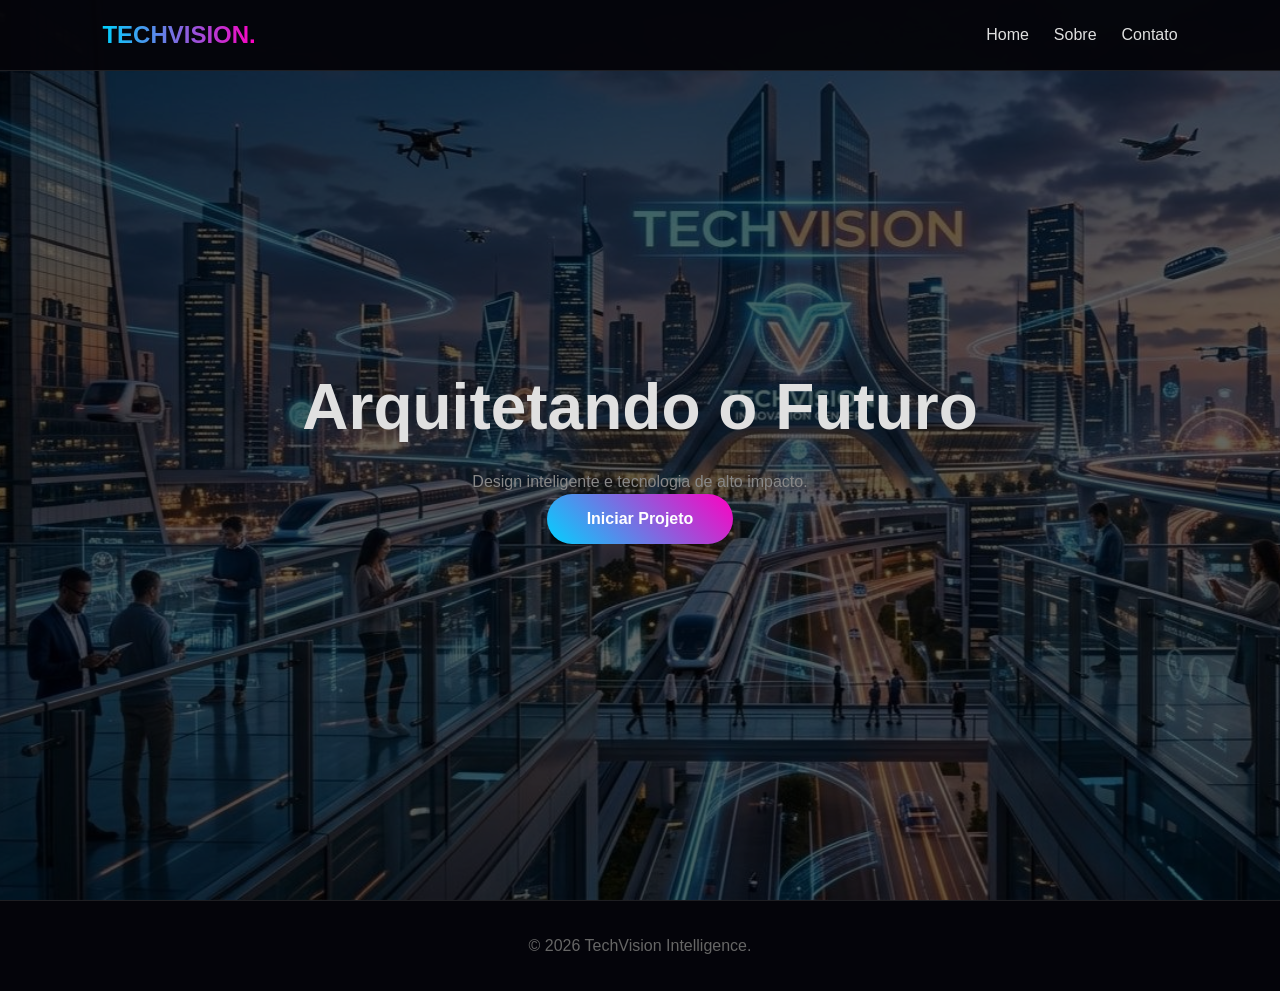
==== index.html @ 4a3e7755 "Add files via upload" ====
<!DOCTYPE html>
<html lang="pt-br">
<head>
    <meta charset="UTF-8">
    <meta name="viewport" content="width=device-width, initial-scale=1.0">
    <title>TechVision | Home</title>
    <link rel="icon" href="favicon.png" type="image/png">
    <link rel="stylesheet" href="estilo.css">
    <link rel="icon" href="favicon.png" type="image/png">
</head>
<body class="bg-fullscreen page-home">

    <header>
        <a href="index.html" class="logo-link">
            <div class="logo">TECHVISION.</div>
        </a>
        <nav>
            <ul>
                <li><a href="index.html">Home</a></li>
                <li><a href="sobre.html">Sobre</a></li>
                <li><a href="contato.html">Contato</a></li>
            </ul>
        </nav>
    </header>

    <main>
        <section class="hero" style="height: 100vh; display: flex; flex-direction: column; justify-content: center; align-items: center; text-align: center;">
            <h1 style="font-size: 4rem; margin-bottom: 10px;">Arquitetando o Futuro</h1>
            <p style="color: #888;">Design inteligente e tecnologia de alto impacto.</p>
            <div class="btn-container">
                <a href="contato.html" class="btn-submit">Iniciar Projeto</a>
            </div>
        </section>
    </main>

    <footer><p>&copy; 2026 TechVision Intelligence.</p></footer>
</body>
</html>
---- estilo.css ----
:root {
    --primary: #00d2ff;
    --secondary: #3a7bd5;
    --accent: #ff00c1;
    --bg-body: #05050a;
    --glass: rgba(0, 0, 0, 0.75);
    --glass-border: rgba(255, 255, 255, 0.1);
    --text-main: #e0e0e0;
    --transition-smooth: all 0.4s cubic-bezier(0.4, 0, 0.2, 1);
}

* {
    margin: 0;
    padding: 0;
    box-sizing: border-box;
    font-family: 'Inter', sans-serif;
}

body {
    background-color: var(--bg-body);
    color: var(--text-main);
    line-height: 1.6;
}

/* Header */
header {
    display: flex;
    justify-content: space-between;
    align-items: center;
    padding: 1rem 8%;
    background: rgba(5, 5, 10, 0.9);
    backdrop-filter: brightness(0.4);
    position: fixed;
    width: 100%;
    top: 0;
    z-index: 1000;
    border-bottom: 1px solid var(--glass-border);
}

.logo-link { text-decoration: none; }
.logo {
    font-size: 1.5rem;
    font-weight: 800;
    background: linear-gradient(to right, var(--primary), var(--accent));
    -webkit-background-clip: text;
    -webkit-text-fill-color: transparent;
}

nav ul { display: flex; list-style: none; gap: 25px; }
nav ul li a { text-decoration: none; color: var(--text-main); transition: var(--transition-smooth); }
nav ul li a:hover { color: var(--primary); }

/* --- Ajuste das Imagens de Fundo --- */
.bg-fullscreen { position: relative; min-height: 100vh; }

.bg-fullscreen::before {
    content: "";
    position: fixed;
    top: 0; left: 0; width: 100%; height: 100%;
    background-size: cover;
    background-position: center;
    z-index: -2;
    filter: brightness(0.4); /* Efeito nas fotos */
}

/* Classes de vinculação (Certifique-se que os nomes dos arquivos estão corretos) */
.page-home::before { background-image: url('home.jpg'); }
.page-sobre::before { background-image: url('sobre.jpg'); }
.page-contato::before { background-image: url('contato.jpg'); }

/* --- Centralização da Home --- */
.hero {
    height: 100vh;
    display: flex;
    flex-direction: column;
    justify-content: center;
    align-items: center;
    text-align: center;
    padding: 0 10%;
}

/* --- Ajuste do Contato (Organização) --- */
.contact-wrapper {
    background: var(--glass);
    padding: 40px;
    border-radius: 24px;
    max-width: 500px;
    margin: 120px auto 50px; /* Margem superior para o header */
    border: 1px solid var(--glass-border);
}

form { display: flex; flex-direction: column; text-align: left; }
label { margin-bottom: 5px; color: var(--primary); font-weight: bold; }
input, textarea {
    width: 100%;
    padding: 12px;
    margin-bottom: 20px;
    background: rgba(255,255,255,0.05);
    border: 1px solid var(--glass-border);
    color: white;
    border-radius: 8px;
}

/* --- Botão Centralizado --- */
.btn-container { width: 100%; display: flex; justify-content: center; }
.btn-submit {
    background: linear-gradient(45deg, var(--primary), var(--accent));
    color: white;
    border: none;
    padding: 12px 40px;
    border-radius: 50px;
    font-weight: 700;
    cursor: pointer;
    text-decoration: none;
    transition: var(--transition-smooth);
}

.btn-submit:hover { transform: scale(1.05); box-shadow: 0 0 20px rgba(0, 210, 255, 0.4); }

/* --- Rodapé Centralizado --- */
footer {
    width: 100%;
    text-align: center; /* Centraliza o texto */
    padding: 2rem;
    background: rgba(5, 5, 10, 0.9);
    border-top: 1px solid var(--glass-border);
    color: #666;
}
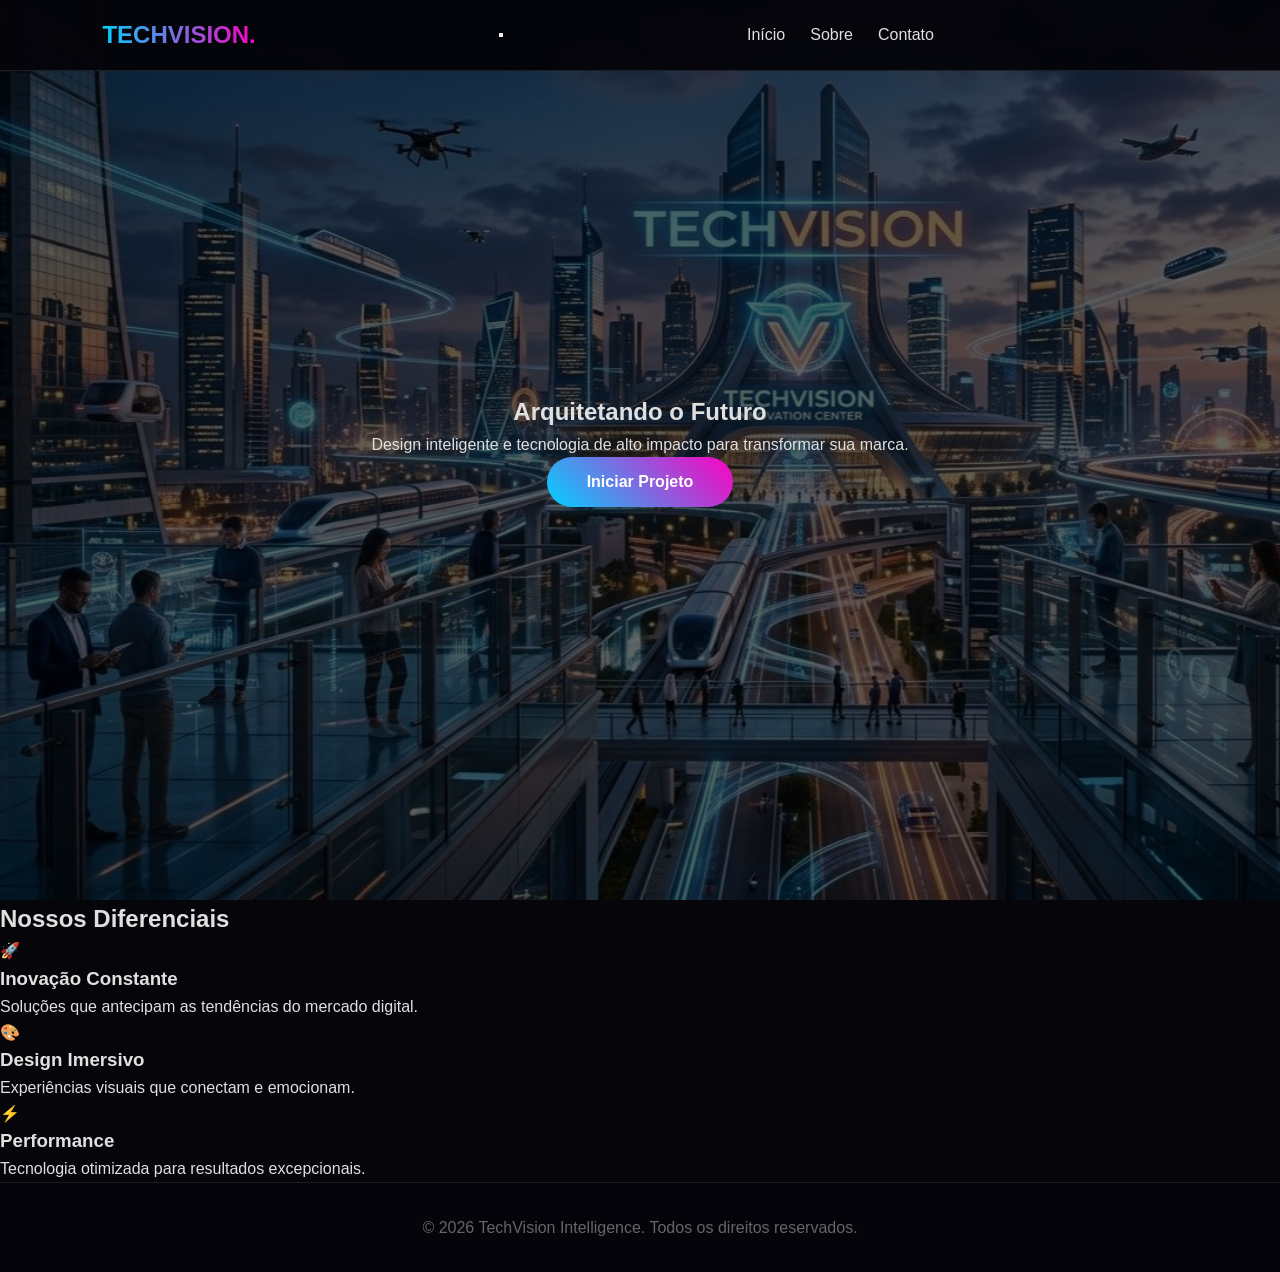
==== commit a952253e: "Home Added meta description and improved navigation with a hamburger menu." ====
--- a/index.html
+++ b/index.html
@@ -3,10 +3,13 @@
 <head>
     <meta charset="UTF-8">
     <meta name="viewport" content="width=device-width, initial-scale=1.0">
-    <title>TechVision | Home</title>
-    <link rel="icon" href="favicon.png" type="image/png">
+    <meta name="description" content="TechVision - Arquitetando o Futuro com design inteligente e tecnologia de alto impacto">
+    <title>TechVision | Início</title>
+    
+    <!-- Favicon - Ícone da casa para Home -->
+    <link rel="icon" type="image/svg+xml" href="data:image/svg+xml,%3Csvg xmlns='http://www.w3.org/2000/svg' viewBox='0 0 100 100'%3E%3Crect width='100' height='100' fill='%2300d2ff'/%3E%3Ctext x='50' y='72' font-size='55' text-anchor='middle' fill='white'%3E🏠%3C/text%3E%3C/svg%3E">
+    
     <link rel="stylesheet" href="estilo.css">
-    <link rel="icon" href="favicon.png" type="image/png">
 </head>
 <body class="bg-fullscreen page-home">
 
@@ -14,25 +17,94 @@
         <a href="index.html" class="logo-link">
             <div class="logo">TECHVISION.</div>
         </a>
-        <nav>
+        
+        <!-- Botão do menu hambúrguer -->
+        <button class="menu-toggle" id="menuToggle" aria-label="Menu">
+            <span class="hamburger"></span>
+        </button>
+        
+        <nav id="mainNav">
             <ul>
-                <li><a href="index.html">Home</a></li>
+                <li><a href="index.html">Início</a></li>
                 <li><a href="sobre.html">Sobre</a></li>
                 <li><a href="contato.html">Contato</a></li>
             </ul>
         </nav>
+        
+        <!-- Overlay para fechar o menu ao clicar fora -->
+        <div class="nav-overlay" id="navOverlay"></div>
     </header>
 
     <main>
-        <section class="hero" style="height: 100vh; display: flex; flex-direction: column; justify-content: center; align-items: center; text-align: center;">
-            <h1 style="font-size: 4rem; margin-bottom: 10px;">Arquitetando o Futuro</h1>
-            <p style="color: #888;">Design inteligente e tecnologia de alto impacto.</p>
+        <section class="hero">
+            <h1>Arquitetando o Futuro</h1>
+            <p>Design inteligente e tecnologia de alto impacto para transformar sua marca.</p>
             <div class="btn-container">
                 <a href="contato.html" class="btn-submit">Iniciar Projeto</a>
             </div>
         </section>
+
+        <section class="features">
+            <h2 class="section-title">Nossos Diferenciais</h2>
+            <div class="features-grid">
+                <div class="feature-card">
+                    <div class="feature-icon">🚀</div>
+                    <h3>Inovação Constante</h3>
+                    <p>Soluções que antecipam as tendências do mercado digital.</p>
+                </div>
+                <div class="feature-card">
+                    <div class="feature-icon">🎨</div>
+                    <h3>Design Imersivo</h3>
+                    <p>Experiências visuais que conectam e emocionam.</p>
+                </div>
+                <div class="feature-card">
+                    <div class="feature-icon">⚡</div>
+                    <h3>Performance</h3>
+                    <p>Tecnologia otimizada para resultados excepcionais.</p>
+                </div>
+            </div>
+        </section>
     </main>
 
-    <footer><p>&copy; 2026 TechVision Intelligence.</p></footer>
+    <footer>
+        <p>&copy; 2026 TechVision Intelligence. Todos os direitos reservados.</p>
+    </footer>
+
+    <script>
+        // Menu hambúrguer
+        const menuToggle = document.getElementById('menuToggle');
+        const mainNav = document.getElementById('mainNav');
+        const navOverlay = document.getElementById('navOverlay');
+        
+        function toggleMenu() {
+            menuToggle.classList.toggle('active');
+            mainNav.classList.toggle('active');
+            navOverlay.classList.toggle('active');
+            document.body.style.overflow = mainNav.classList.contains('active') ? 'hidden' : '';
+        }
+        
+        function closeMenu() {
+            menuToggle.classList.remove('active');
+            mainNav.classList.remove('active');
+            navOverlay.classList.remove('active');
+            document.body.style.overflow = '';
+        }
+        
+        menuToggle.addEventListener('click', toggleMenu);
+        navOverlay.addEventListener('click', closeMenu);
+        
+        // Fechar menu ao clicar em um link
+        const navLinks = document.querySelectorAll('nav ul li a');
+        navLinks.forEach(link => {
+            link.addEventListener('click', closeMenu);
+        });
+        
+        // Fechar menu ao redimensionar para desktop
+        window.addEventListener('resize', function() {
+            if (window.innerWidth > 768) {
+                closeMenu();
+            }
+        });
+    </script>
 </body>
-</html>+</html>
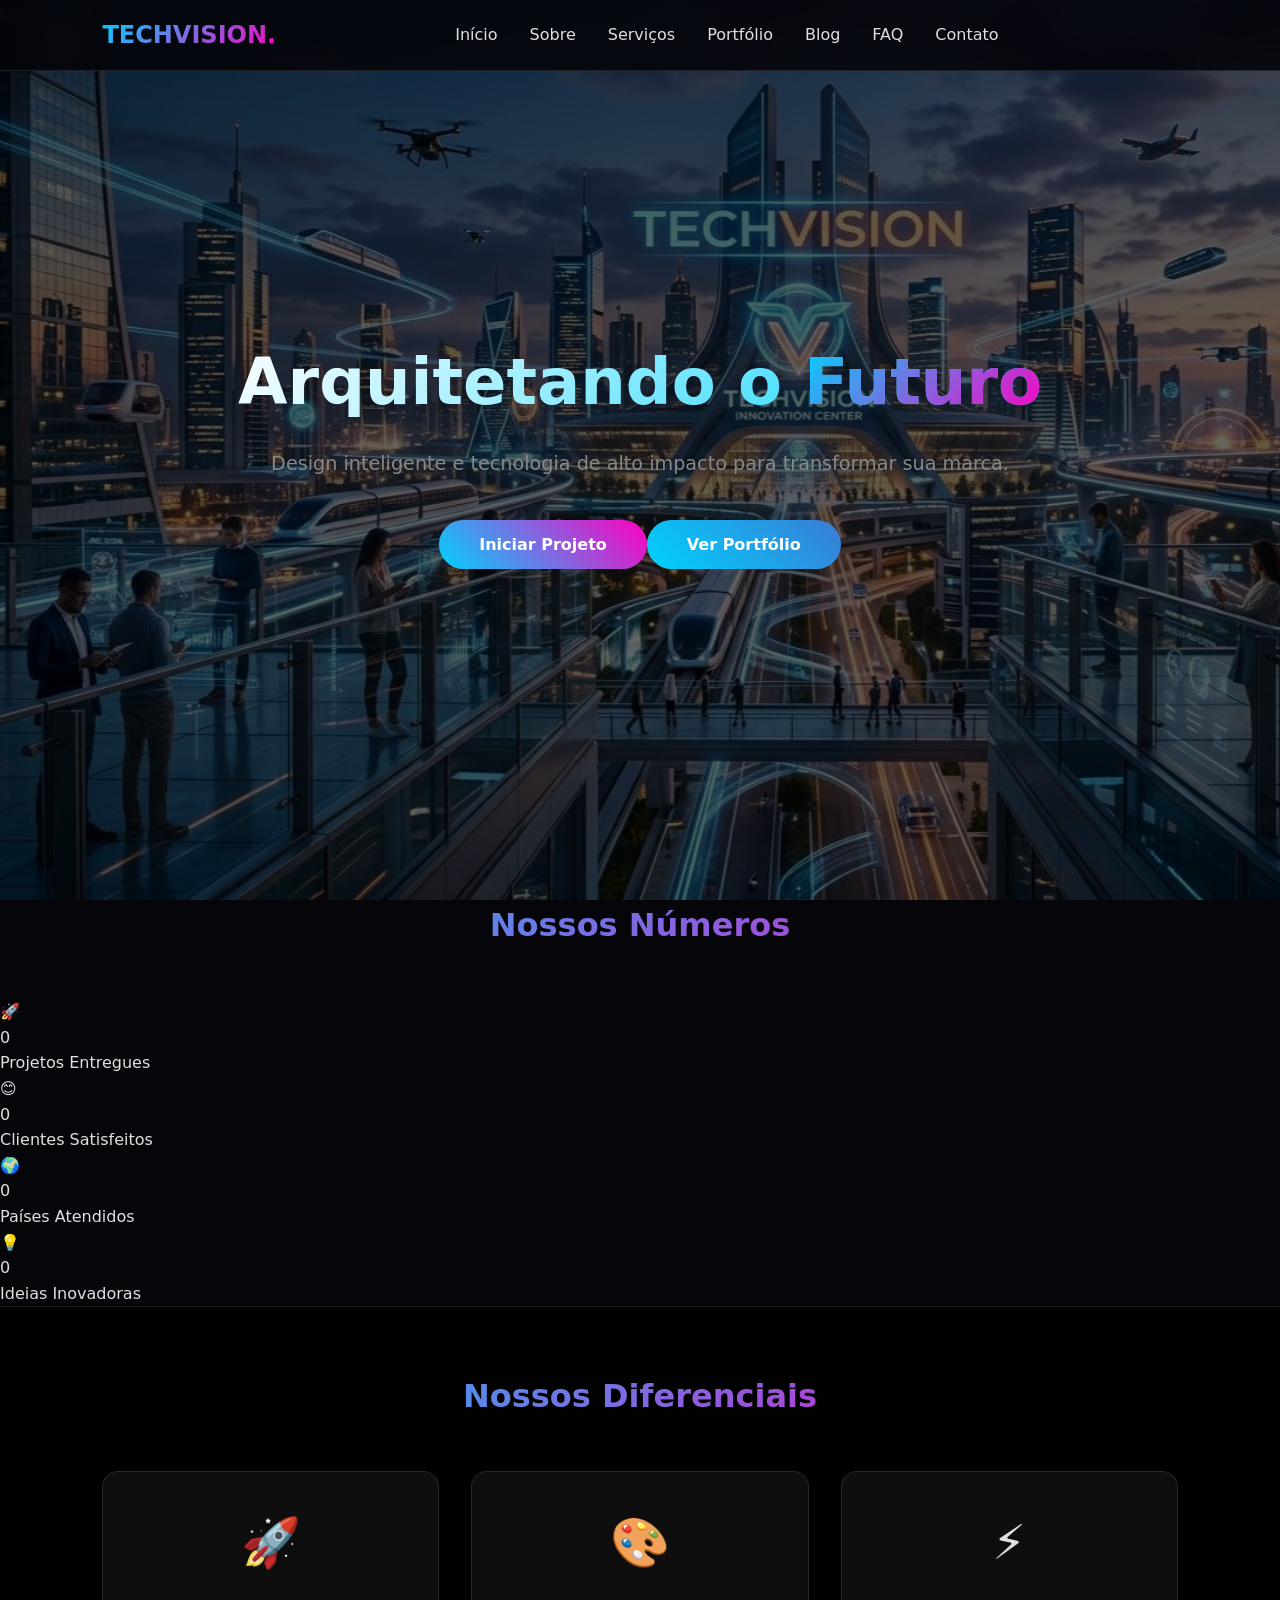
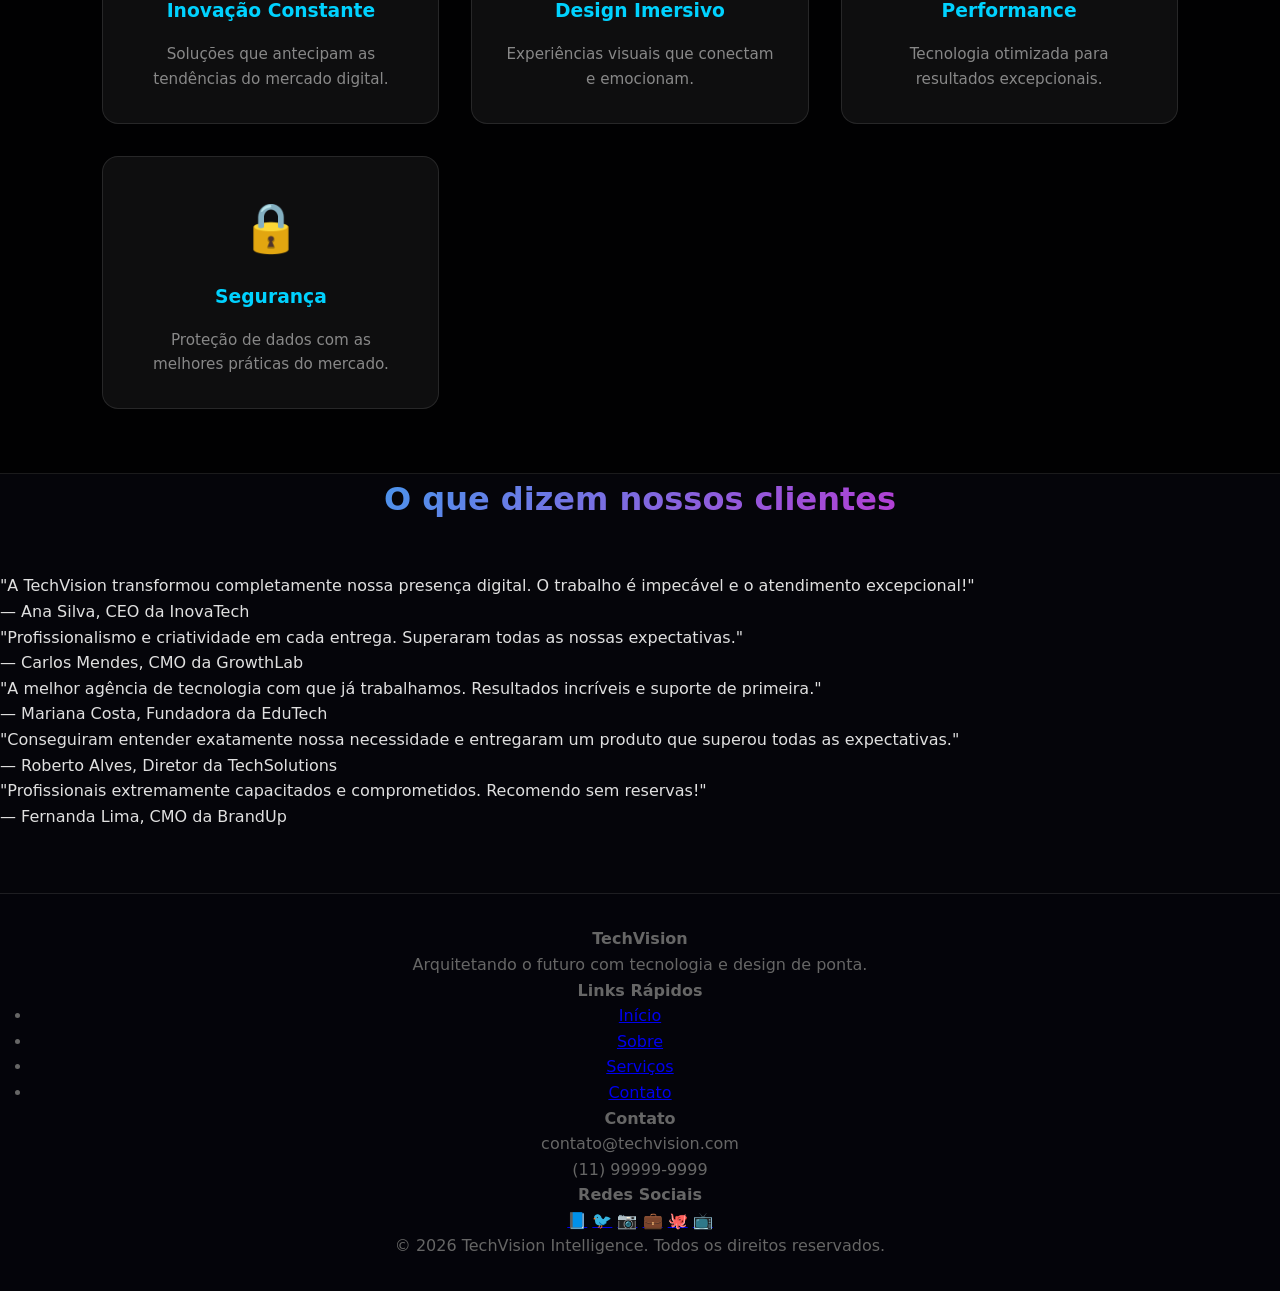
==== commit 42d71751: "Home Added a welcome overlay and updated navigation links." ====
--- a/index.html
+++ b/index.html
@@ -6,19 +6,27 @@
     <meta name="description" content="TechVision - Arquitetando o Futuro com design inteligente e tecnologia de alto impacto">
     <title>TechVision | Início</title>
     
-    <!-- Favicon - Ícone da casa para Home -->
     <link rel="icon" type="image/svg+xml" href="data:image/svg+xml,%3Csvg xmlns='http://www.w3.org/2000/svg' viewBox='0 0 100 100'%3E%3Crect width='100' height='100' fill='%2300d2ff'/%3E%3Ctext x='50' y='72' font-size='55' text-anchor='middle' fill='white'%3E🏠%3C/text%3E%3C/svg%3E">
     
     <link rel="stylesheet" href="estilo.css">
+    <link rel="stylesheet" href="dashboard.css">
 </head>
 <body class="bg-fullscreen page-home">
+
+    <!-- TELA DE BOAS-VINDAS -->
+    <div class="welcome-overlay" id="welcomeOverlay">
+        <div class="welcome-content">
+            <div class="welcome-logo">TECHVISION.</div>
+            <div class="welcome-title">Arquitetando o Futuro</div>
+            <div class="welcome-subtitle">Clique em qualquer lugar para continuar</div>
+        </div>
+    </div>
 
     <header>
         <a href="index.html" class="logo-link">
             <div class="logo">TECHVISION.</div>
         </a>
         
-        <!-- Botão do menu hambúrguer -->
         <button class="menu-toggle" id="menuToggle" aria-label="Menu">
             <span class="hamburger"></span>
         </button>
@@ -27,84 +35,155 @@
             <ul>
                 <li><a href="index.html">Início</a></li>
                 <li><a href="sobre.html">Sobre</a></li>
+                <li><a href="servicos.html">Serviços</a></li>
+                <li><a href="portfolio.html">Portfólio</a></li>
+                <li><a href="blog.html">Blog</a></li>
+                <li><a href="faq.html">FAQ</a></li>
                 <li><a href="contato.html">Contato</a></li>
             </ul>
         </nav>
         
-        <!-- Overlay para fechar o menu ao clicar fora -->
         <div class="nav-overlay" id="navOverlay"></div>
     </header>
 
     <main>
         <section class="hero">
-            <h1>Arquitetando o Futuro</h1>
+            <h1>Arquitetando o <span style="background: linear-gradient(135deg, #00d2ff, #ff00c1); -webkit-background-clip: text; background-clip: text; -webkit-text-fill-color: transparent;">Futuro</span></h1>
             <p>Design inteligente e tecnologia de alto impacto para transformar sua marca.</p>
             <div class="btn-container">
                 <a href="contato.html" class="btn-submit">Iniciar Projeto</a>
+                <a href="portfolio.html" class="btn-submit" style="background: linear-gradient(45deg, #00d2ff, #3a7bd5);">Ver Portfólio</a>
             </div>
         </section>
 
+        <!-- Dashboard de Estatísticas INTERATIVO -->
+        <section class="dashboard-section">
+            <h2 class="section-title">Nossos Números</h2>
+            <div class="dashboard-grid">
+                <div class="dashboard-card interactive-numbers" data-link="projetos.html">
+                    <div class="dashboard-icon">🚀</div>
+                    <div class="dashboard-number" data-target="150">0</div>
+                    <div class="dashboard-label">Projetos Entregues</div>
+                    <div class="number-hint">Clique para ver os projetos →</div>
+                </div>
+                <div class="dashboard-card interactive-numbers" data-link="clientes.html">
+                    <div class="dashboard-icon">😊</div>
+                    <div class="dashboard-number" data-target="98">0</div>
+                    <div class="dashboard-label">Clientes Satisfeitos</div>
+                    <div class="number-hint">Clique para ver depoimentos →</div>
+                </div>
+                <div class="dashboard-card interactive-numbers" data-link="paises.html">
+                    <div class="dashboard-icon">🌍</div>
+                    <div class="dashboard-number" data-target="25">0</div>
+                    <div class="dashboard-label">Países Atendidos</div>
+                    <div class="number-hint">Clique para ver os países →</div>
+                </div>
+                <div class="dashboard-card interactive-numbers" data-link="ideias.html">
+                    <div class="dashboard-icon">💡</div>
+                    <div class="dashboard-number" data-target="500">0</div>
+                    <div class="dashboard-label">Ideias Inovadoras</div>
+                    <div class="number-hint">Clique para ver ideias →</div>
+                </div>
+            </div>
+        </section>
+
+        <!-- Diferenciais INTERATIVOS -->
         <section class="features">
             <h2 class="section-title">Nossos Diferenciais</h2>
             <div class="features-grid">
-                <div class="feature-card">
+                <div class="feature-card" data-detail="🚀 Inovação Constante: Trabalhamos com as tecnologias mais recentes do mercado, incluindo AI, Blockchain e IoT para criar soluções que antecipam as necessidades futuras.">
                     <div class="feature-icon">🚀</div>
                     <h3>Inovação Constante</h3>
                     <p>Soluções que antecipam as tendências do mercado digital.</p>
                 </div>
-                <div class="feature-card">
+                <div class="feature-card" data-detail="🎨 Design Imersivo: Nossa abordagem de design combina psicologia das cores, animações fluidas e micro-interações que criam experiências memoráveis e aumentam a conversão.">
                     <div class="feature-icon">🎨</div>
                     <h3>Design Imersivo</h3>
                     <p>Experiências visuais que conectam e emocionam.</p>
                 </div>
-                <div class="feature-card">
+                <div class="feature-card" data-detail="⚡ Performance: Sites com carregamento em menos de 2 segundos, otimização para SEO e código limpo seguindo as melhores práticas de desenvolvimento.">
                     <div class="feature-icon">⚡</div>
                     <h3>Performance</h3>
                     <p>Tecnologia otimizada para resultados excepcionais.</p>
                 </div>
+                <div class="feature-card" data-detail="🔒 Segurança: Proteção de dados com criptografia avançada, backups automáticos e monitoramento 24/7 contra ameaças cibernéticas.">
+                    <div class="feature-icon">🔒</div>
+                    <h3>Segurança</h3>
+                    <p>Proteção de dados com as melhores práticas do mercado.</p>
+                </div>
+            </div>
+        </section>
+
+        <!-- Depoimentos com atualização automática -->
+        <section class="testimonials-section">
+            <h2 class="section-title">O que dizem nossos clientes</h2>
+            <div class="testimonials-carousel">
+                <div class="testimonial-card active">
+                    <div class="testimonial-text">"A TechVision transformou completamente nossa presença digital. O trabalho é impecável e o atendimento excepcional!"</div>
+                    <div class="testimonial-author">— Ana Silva, CEO da InovaTech</div>
+                </div>
+                <div class="testimonial-card">
+                    <div class="testimonial-text">"Profissionalismo e criatividade em cada entrega. Superaram todas as nossas expectativas."</div>
+                    <div class="testimonial-author">— Carlos Mendes, CMO da GrowthLab</div>
+                </div>
+                <div class="testimonial-card">
+                    <div class="testimonial-text">"A melhor agência de tecnologia com que já trabalhamos. Resultados incríveis e suporte de primeira."</div>
+                    <div class="testimonial-author">— Mariana Costa, Fundadora da EduTech</div>
+                </div>
+                <div class="testimonial-card">
+                    <div class="testimonial-text">"Conseguiram entender exatamente nossa necessidade e entregaram um produto que superou todas as expectativas."</div>
+                    <div class="testimonial-author">— Roberto Alves, Diretor da TechSolutions</div>
+                </div>
+                <div class="testimonial-card">
+                    <div class="testimonial-text">"Profissionais extremamente capacitados e comprometidos. Recomendo sem reservas!"</div>
+                    <div class="testimonial-author">— Fernanda Lima, CMO da BrandUp</div>
+                </div>
+            </div>
+            <div class="carousel-dots">
+                <span class="dot active"></span>
+                <span class="dot"></span>
+                <span class="dot"></span>
+                <span class="dot"></span>
+                <span class="dot"></span>
             </div>
         </section>
     </main>
 
     <footer>
+        <div class="footer-content">
+            <div class="footer-column">
+                <h4>TechVision</h4>
+                <p>Arquitetando o futuro com tecnologia e design de ponta.</p>
+            </div>
+            <div class="footer-column">
+                <h4>Links Rápidos</h4>
+                <ul>
+                    <li><a href="index.html">Início</a></li>
+                    <li><a href="sobre.html">Sobre</a></li>
+                    <li><a href="servicos.html">Serviços</a></li>
+                    <li><a href="contato.html">Contato</a></li>
+                </ul>
+            </div>
+            <div class="footer-column">
+                <h4>Contato</h4>
+                <p>contato@techvision.com</p>
+                <p>(11) 99999-9999</p>
+            </div>
+            <div class="footer-column">
+                <h4>Redes Sociais</h4>
+                <div class="social-links">
+                    <a href="https://facebook.com/techvision" target="_blank" rel="noopener noreferrer">📘</a>
+                    <a href="https://twitter.com/techvision" target="_blank" rel="noopener noreferrer">🐦</a>
+                    <a href="https://instagram.com/techvision" target="_blank" rel="noopener noreferrer">📷</a>
+                    <a href="https://linkedin.com/company/techvision" target="_blank" rel="noopener noreferrer">💼</a>
+                    <a href="https://github.com/techvision" target="_blank" rel="noopener noreferrer">🐙</a>
+                    <a href="https://youtube.com/techvision" target="_blank" rel="noopener noreferrer">📺</a>
+                </div>
+            </div>
+        </div>
         <p>&copy; 2026 TechVision Intelligence. Todos os direitos reservados.</p>
     </footer>
 
-    <script>
-        // Menu hambúrguer
-        const menuToggle = document.getElementById('menuToggle');
-        const mainNav = document.getElementById('mainNav');
-        const navOverlay = document.getElementById('navOverlay');
-        
-        function toggleMenu() {
-            menuToggle.classList.toggle('active');
-            mainNav.classList.toggle('active');
-            navOverlay.classList.toggle('active');
-            document.body.style.overflow = mainNav.classList.contains('active') ? 'hidden' : '';
-        }
-        
-        function closeMenu() {
-            menuToggle.classList.remove('active');
-            mainNav.classList.remove('active');
-            navOverlay.classList.remove('active');
-            document.body.style.overflow = '';
-        }
-        
-        menuToggle.addEventListener('click', toggleMenu);
-        navOverlay.addEventListener('click', closeMenu);
-        
-        // Fechar menu ao clicar em um link
-        const navLinks = document.querySelectorAll('nav ul li a');
-        navLinks.forEach(link => {
-            link.addEventListener('click', closeMenu);
-        });
-        
-        // Fechar menu ao redimensionar para desktop
-        window.addEventListener('resize', function() {
-            if (window.innerWidth > 768) {
-                closeMenu();
-            }
-        });
-    </script>
+    <script src="script.js"></script>
 </body>
 </html>
--- a/estilo.css
+++ b/estilo.css
@@ -4,8 +4,10 @@
     --accent: #ff00c1;
     --bg-body: #05050a;
     --glass: rgba(0, 0, 0, 0.75);
+    --glass-light: rgba(255, 255, 255, 0.1);
     --glass-border: rgba(255, 255, 255, 0.1);
     --text-main: #e0e0e0;
+    --text-muted: #888;
     --transition-smooth: all 0.4s cubic-bezier(0.4, 0, 0.2, 1);
 }
 
@@ -13,13 +15,13 @@
     margin: 0;
     padding: 0;
     box-sizing: border-box;
-    font-family: 'Inter', sans-serif;
 }
 
 body {
     background-color: var(--bg-body);
     color: var(--text-main);
     line-height: 1.6;
+    font-family: 'Inter', system-ui, -apple-system, 'Segoe UI', Roboto, sans-serif;
 }
 
 /* Header */
@@ -29,7 +31,7 @@
     align-items: center;
     padding: 1rem 8%;
     background: rgba(5, 5, 10, 0.9);
-    backdrop-filter: brightness(0.4);
+    backdrop-filter: blur(10px);
     position: fixed;
     width: 100%;
     top: 0;
@@ -37,38 +39,100 @@
     border-bottom: 1px solid var(--glass-border);
 }
 
-.logo-link { text-decoration: none; }
+.logo-link {
+    text-decoration: none;
+}
+
 .logo {
     font-size: 1.5rem;
     font-weight: 800;
-    background: linear-gradient(to right, var(--primary), var(--accent));
+    background: linear-gradient(135deg, var(--primary), var(--accent));
     -webkit-background-clip: text;
+    background-clip: text;
     -webkit-text-fill-color: transparent;
-}
-
-nav ul { display: flex; list-style: none; gap: 25px; }
-nav ul li a { text-decoration: none; color: var(--text-main); transition: var(--transition-smooth); }
-nav ul li a:hover { color: var(--primary); }
-
-/* --- Ajuste das Imagens de Fundo --- */
-.bg-fullscreen { position: relative; min-height: 100vh; }
+    transition: var(--transition-smooth);
+}
+
+.logo:hover {
+    transform: scale(1.05);
+    letter-spacing: 1px;
+}
+
+nav ul {
+    display: flex;
+    list-style: none;
+    gap: 2rem;
+}
+
+nav ul li a {
+    text-decoration: none;
+    color: var(--text-main);
+    font-weight: 500;
+    transition: var(--transition-smooth);
+    position: relative;
+    padding-bottom: 5px;
+}
+
+nav ul li a::after {
+    content: '';
+    position: absolute;
+    bottom: 0;
+    left: 0;
+    width: 0;
+    height: 2px;
+    background: linear-gradient(90deg, var(--primary), var(--accent));
+    transition: width 0.3s ease;
+}
+
+nav ul li a:hover::after {
+    width: 100%;
+}
+
+nav ul li a:hover {
+    color: var(--primary);
+}
+
+/* Fundo com overlay */
+.bg-fullscreen {
+    position: relative;
+    min-height: 100vh;
+}
+
+/* .page-*::before */
+.page-servicos::before { background-image: url('servicos.jpg'); }
+.page-portfolio::before { background-image: url('portfolio.jpg'); }
+.page-blog::before { background-image: url('blog.jpg'); }
+.page-faq::before { background-image: url('faq.jpg'); }
 
 .bg-fullscreen::before {
     content: "";
     position: fixed;
-    top: 0; left: 0; width: 100%; height: 100%;
+    top: 0;
+    left: 0;
+    width: 100%;
+    height: 100%;
     background-size: cover;
     background-position: center;
     z-index: -2;
-    filter: brightness(0.4); /* Efeito nas fotos */
-}
-
-/* Classes de vinculação (Certifique-se que os nomes dos arquivos estão corretos) */
+    filter: brightness(0.4);
+}
+
+.bg-fullscreen::after {
+    content: "";
+    position: fixed;
+    top: 0;
+    left: 0;
+    width: 100%;
+    height: 100%;
+    background: radial-gradient(circle at center, #0a0a15, #030305);
+    z-index: -3;
+}
+
 .page-home::before { background-image: url('home.jpg'); }
 .page-sobre::before { background-image: url('sobre.jpg'); }
 .page-contato::before { background-image: url('contato.jpg'); }
 
-/* --- Centralização da Home --- */
+/* Hero Section */
 .hero {
     height: 100vh;
     display: flex;
@@ -79,30 +143,141 @@
     padding: 0 10%;
 }
 
-/* --- Ajuste do Contato (Organização) --- */
+.hero h1 {
+    font-size: 4rem;
+    margin-bottom: 1rem;
+    background: linear-gradient(135deg, #fff, var(--primary));
+    -webkit-background-clip: text;
+    background-clip: text;
+    -webkit-text-fill-color: transparent;
+}
+
+.hero p {
+    color: var(--text-muted);
+    font-size: 1.2rem;
+    margin-bottom: 2rem;
+}
+
+/* Features Section */
+.features {
+    background: var(--glass);
+    padding: 4rem 8%;
+    border-top: 1px solid var(--glass-border);
+    border-bottom: 1px solid var(--glass-border);
+}
+
+.section-title {
+    text-align: center;
+    font-size: 2rem;
+    margin-bottom: 3rem;
+    background: linear-gradient(135deg, var(--primary), var(--accent));
+    -webkit-background-clip: text;
+    background-clip: text;
+    -webkit-text-fill-color: transparent;
+}
+
+.features-grid {
+    display: grid;
+    grid-template-columns: repeat(auto-fit, minmax(280px, 1fr));
+    gap: 2rem;
+    max-width: 1200px;
+    margin: 0 auto;
+}
+
+.feature-card {
+    background: rgba(255, 255, 255, 0.05);
+    border: 1px solid var(--glass-border);
+    border-radius: 16px;
+    padding: 2rem;
+    text-align: center;
+    transition: var(--transition-smooth);
+}
+
+.feature-card:hover {
+    transform: translateY(-8px);
+    border-color: var(--primary);
+    box-shadow: 0 10px 30px rgba(0, 210, 255, 0.1);
+}
+
+.feature-icon {
+    font-size: 3rem;
+    margin-bottom: 1rem;
+}
+
+.feature-card h3 {
+    margin-bottom: 1rem;
+    color: var(--primary);
+}
+
+.feature-card p {
+    color: var(--text-muted);
+    font-size: 0.95rem;
+}
+
+/* Contact Wrapper */
 .contact-wrapper {
     background: var(--glass);
-    padding: 40px;
+    backdrop-filter: blur(10px);
+    padding: 2.5rem;
     border-radius: 24px;
-    max-width: 500px;
-    margin: 120px auto 50px; /* Margem superior para o header */
+    max-width: 550px;
+    margin: 120px auto 50px;
     border: 1px solid var(--glass-border);
-}
-
-form { display: flex; flex-direction: column; text-align: left; }
-label { margin-bottom: 5px; color: var(--primary); font-weight: bold; }
-input, textarea {
+    animation: fadeInUp 0.6s ease;
+}
+
+.contact-wrapper h2 {
+    text-align: center;
+    margin-bottom: 1.5rem;
+    font-size: 2rem;
+    background: linear-gradient(135deg, var(--primary), var(--accent));
+    -webkit-background-clip: text;
+    background-clip: text;
+    -webkit-text-fill-color: transparent;
+}
+
+/* Form */
+form {
+    display: flex;
+    flex-direction: column;
+}
+
+label {
+    margin-bottom: 0.5rem;
+    color: var(--primary);
+    font-weight: 600;
+    font-size: 0.9rem;
+}
+
+input, select, textarea {
     width: 100%;
-    padding: 12px;
-    margin-bottom: 20px;
-    background: rgba(255,255,255,0.05);
+    padding: 12px 16px;
+    margin-bottom: 1.25rem;
+    background: rgba(255, 255, 255, 0.08);
     border: 1px solid var(--glass-border);
     color: white;
-    border-radius: 8px;
-}
-
-/* --- Botão Centralizado --- */
-.btn-container { width: 100%; display: flex; justify-content: center; }
+    border-radius: 12px;
+    font-size: 1rem;
+    transition: var(--transition-smooth);
+}
+
+input:focus, select:focus, textarea:focus {
+    outline: none;
+    border-color: var(--primary);
+    box-shadow: 0 0 0 3px rgba(0, 210, 255, 0.2);
+}
+
+input:hover, select:hover, textarea:hover {
+    border-color: var(--primary);
+}
+
+/* Botão */
+.btn-container {
+    display: flex;
+    justify-content: center;
+    margin-top: 0.5rem;
+}
+
 .btn-submit {
     background: linear-gradient(45deg, var(--primary), var(--accent));
     color: white;
@@ -110,19 +285,766 @@
     padding: 12px 40px;
     border-radius: 50px;
     font-weight: 700;
+    font-size: 1rem;
     cursor: pointer;
+    transition: var(--transition-smooth);
     text-decoration: none;
-    transition: var(--transition-smooth);
-}
-
-.btn-submit:hover { transform: scale(1.05); box-shadow: 0 0 20px rgba(0, 210, 255, 0.4); }
-
-/* --- Rodapé Centralizado --- */
+    display: inline-block;
+}
+
+.btn-submit:hover {
+    transform: scale(1.05);
+    box-shadow: 0 0 25px rgba(0, 210, 255, 0.5);
+}
+
+/* Toast Message */
+.toast-message {
+    position: fixed;
+    bottom: 30px;
+    right: 30px;
+    background: linear-gradient(135deg, #00d2ff, #3a7bd5);
+    color: white;
+    padding: 1rem 1.5rem;
+    border-radius: 50px;
+    font-weight: 600;
+    z-index: 2000;
+    animation: slideInRight 0.3s ease;
+    box-shadow: 0 5px 20px rgba(0,0,0,0.3);
+}
+
+/* Sobre Page */
+.about-content {
+    max-width: 800px;
+    margin: 0 auto;
+    text-align: center;
+}
+
+.about-content h2 {
+    font-size: 2.5rem;
+    margin-bottom: 1.5rem;
+    background: linear-gradient(135deg, var(--primary), var(--accent));
+    -webkit-background-clip: text;
+    background-clip: text;
+    -webkit-text-fill-color: transparent;
+}
+
+.about-content p {
+    font-size: 1.1rem;
+    color: var(--text-muted);
+    margin-bottom: 2rem;
+}
+
+.values-grid {
+    display: grid;
+    grid-template-columns: repeat(auto-fit, minmax(200px, 1fr));
+    gap: 1.5rem;
+    margin-top: 3rem;
+}
+
+.value-card {
+    background: rgba(255, 255, 255, 0.05);
+    border: 1px solid var(--glass-border);
+    border-radius: 16px;
+    padding: 1.5rem;
+    transition: var(--transition-smooth);
+}
+
+.value-card:hover {
+    transform: translateY(-5px);
+    border-color: var(--primary);
+}
+
+.value-card h3 {
+    color: var(--primary);
+    margin-bottom: 0.5rem;
+}
+
+.value-card p {
+    font-size: 0.9rem;
+    margin: 0;
+}
+
+/* Footer */
 footer {
-    width: 100%;
-    text-align: center; /* Centraliza o texto */
+    text-align: center;
     padding: 2rem;
     background: rgba(5, 5, 10, 0.9);
     border-top: 1px solid var(--glass-border);
     color: #666;
-}+    margin-top: 4rem;
+}
+
+/* Animações */
+@keyframes fadeInUp {
+    from {
+        opacity: 0;
+        transform: translateY(30px);
+    }
+    to {
+        opacity: 1;
+        transform: translateY(0);
+    }
+}
+
+@keyframes slideInRight {
+    from {
+        opacity: 0;
+        transform: translateX(100px);
+    }
+    to {
+        opacity: 1;
+        transform: translateX(0);
+    }
+}
+
+/* ===== MENU HAMBÚRGUER ===== */
+.menu-toggle {
+    display: none;
+    background: none;
+    border: none;
+    cursor: pointer;
+    padding: 10px;
+    z-index: 1001;
+    position: relative;
+}
+
+.hamburger {
+    display: block;
+    width: 25px;
+    height: 3px;
+    background: linear-gradient(90deg, var(--primary), var(--accent));
+    position: relative;
+    transition: var(--transition-smooth);
+}
+
+.hamburger::before,
+.hamburger::after {
+    content: '';
+    position: absolute;
+    width: 25px;
+    height: 3px;
+    background: linear-gradient(90deg, var(--primary), var(--accent));
+    transition: var(--transition-smooth);
+}
+
+.hamburger::before {
+    top: -8px;
+}
+
+.hamburger::after {
+    bottom: -8px;
+}
+
+.menu-toggle.active .hamburger {
+    background: transparent;
+}
+
+.menu-toggle.active .hamburger::before {
+    transform: rotate(45deg);
+    top: 0;
+}
+
+.menu-toggle.active .hamburger::after {
+    transform: rotate(-45deg);
+    bottom: 0;
+}
+
+/* Responsividade */
+@media (max-width: 768px) {
+    .menu-toggle {
+        display: block;
+    }
+    
+    nav {
+        position: fixed;
+        top: 0;
+        right: -100%;
+        width: 70%;
+        max-width: 300px;
+        height: 100vh;
+        background: rgba(5, 5, 10, 0.95);
+        backdrop-filter: blur(20px);
+        border-left: 1px solid var(--glass-border);
+        transition: right 0.3s ease;
+        z-index: 1000;
+        padding-top: 80px;
+    }
+    
+    nav.active {
+        right: 0;
+    }
+    
+    nav ul {
+        flex-direction: column;
+        align-items: center;
+        gap: 2rem;
+        padding: 2rem;
+    }
+    
+    nav ul li a {
+        font-size: 1.2rem;
+        display: block;
+        padding: 10px 0;
+    }
+    
+    .nav-overlay {
+        position: fixed;
+        top: 0;
+        left: 0;
+        width: 100%;
+        height: 100%;
+        background: rgba(0, 0, 0, 0.5);
+        z-index: 999;
+        opacity: 0;
+        visibility: hidden;
+        transition: var(--transition-smooth);
+    }
+    
+    .nav-overlay.active {
+        opacity: 1;
+        visibility: visible;
+    }
+    
+    header {
+        padding: 1rem 5%;
+    }
+}
+
+@media (max-width: 480px) {
+    nav {
+        width: 85%;
+    }
+    
+    nav ul {
+        gap: 1.5rem;
+    }
+    
+    .hero h1 {
+        font-size: 2.5rem;
+    }
+    
+    .hero p {
+        font-size: 1rem;
+    }
+    
+    .contact-wrapper {
+        margin: 100px 20px 50px;
+        padding: 1.5rem;
+    }
+    
+    .features {
+        padding: 2rem 5%;
+    }
+    
+    .section-title {
+        font-size: 1.8rem;
+    }
+    
+    .about-content h2 {
+        font-size: 2rem;
+    }
+    
+    .values-grid {
+        grid-template-columns: 1fr;
+    }
+}
+
+/* ===== TELA DE BOAS-VINDAS ===== */
+.welcome-overlay {
+    position: fixed;
+    top: 0;
+    left: 0;
+    width: 100%;
+    height: 100%;
+    background: radial-gradient(circle at center, #0a0a2a, #000000);
+    z-index: 9999;
+    display: flex;
+    align-items: center;
+    justify-content: center;
+    animation: fadeOut 0.5s ease 2.5s forwards;
+    cursor: pointer;
+}
+
+.welcome-content {
+    text-align: center;
+    animation: pulseGlow 1.5s ease infinite;
+}
+
+.welcome-logo {
+    font-size: 5rem;
+    font-weight: 800;
+    background: linear-gradient(135deg, #00d2ff, #ff00c1, #00d2ff);
+    background-size: 200% 200%;
+    -webkit-background-clip: text;
+    background-clip: text;
+    -webkit-text-fill-color: transparent;
+    animation: gradientShift 2s ease infinite;
+    margin-bottom: 1rem;
+}
+
+.welcome-title {
+    font-size: 2rem;
+    color: white;
+    letter-spacing: 5px;
+    margin-bottom: 1rem;
+    opacity: 0;
+    animation: fadeInUp 0.5s ease 0.3s forwards;
+}
+
+.welcome-subtitle {
+    color: var(--primary);
+    font-size: 1rem;
+    opacity: 0;
+    animation: fadeInUp 0.5s ease 0.6s forwards;
+}
+
+@keyframes fadeOut {
+    to {
+        opacity: 0;
+        visibility: hidden;
+    }
+}
+
+@keyframes gradientShift {
+    0% { background-position: 0% 50%; }
+    50% { background-position: 100% 50%; }
+    100% { background-position: 0% 50%; }
+}
+
+@keyframes pulseGlow {
+    0% { transform: scale(1); text-shadow: 0 0 0px rgba(0,210,255,0); }
+    50% { transform: scale(1.05); text-shadow: 0 0 30px rgba(0,210,255,0.5); }
+    100% { transform: scale(1); text-shadow: 0 0 0px rgba(0,210,255,0); }
+}
+
+/* ===== SEÇÕES INTERATIVAS ===== */
+.interactive-numbers {
+    cursor: pointer;
+    transition: var(--transition-smooth);
+    position: relative;
+}
+
+.interactive-numbers:hover {
+    transform: translateY(-5px);
+    box-shadow: 0 0 20px rgba(0,210,255,0.3);
+}
+
+.number-hint {
+    position: absolute;
+    bottom: -20px;
+    left: 50%;
+    transform: translateX(-50%);
+    font-size: 0.7rem;
+    color: var(--primary);
+    opacity: 0;
+    transition: opacity 0.3s ease;
+    white-space: nowrap;
+}
+
+.interactive-numbers:hover .number-hint {
+    opacity: 1;
+}
+
+/* ===== DIFERENCIAIS INTERATIVOS ===== */
+.feature-card {
+    cursor: pointer;
+    position: relative;
+}
+
+.feature-detail {
+    position: fixed;
+    bottom: 20px;
+    right: 20px;
+    background: var(--glass);
+    backdrop-filter: blur(20px);
+    border: 1px solid var(--primary);
+    border-radius: 16px;
+    padding: 1rem 1.5rem;
+    max-width: 300px;
+    z-index: 1000;
+    animation: slideInRight 0.3s ease;
+    box-shadow: 0 0 30px rgba(0,210,255,0.2);
+}
+
+.feature-detail h4 {
+    color: var(--primary);
+    margin-bottom: 0.5rem;
+}
+
+.feature-detail p {
+    font-size: 0.85rem;
+    color: var(--text-muted);
+}
+
+/* ===== BOTÕES MELHORADOS ===== */
+.btn-outline-primary {
+    background: linear-gradient(45deg, var(--primary), var(--accent));
+    color: white;
+    border: none;
+    padding: 12px 30px;
+    border-radius: 50px;
+    font-weight: 700;
+    text-decoration: none;
+    transition: var(--transition-smooth);
+    display: inline-block;
+}
+
+.btn-outline-primary:hover {
+    transform: scale(1.05);
+    box-shadow: 0 0 25px rgba(0, 210, 255, 0.5);
+}
+
+/* ===== PÁGINA DE PAÍSES ===== */
+.countries-grid {
+    display: grid;
+    grid-template-columns: repeat(auto-fit, minmax(200px, 1fr));
+    gap: 2rem;
+    max-width: 1000px;
+    margin: 0 auto;
+}
+
+.country-card {
+    background: var(--glass);
+    border: 1px solid var(--glass-border);
+    border-radius: 20px;
+    padding: 2rem;
+    text-align: center;
+    transition: var(--transition-smooth);
+}
+
+.country-card:hover {
+    transform: translateY(-5px);
+    border-color: var(--primary);
+}
+
+.country-flag {
+    font-size: 3rem;
+    margin-bottom: 1rem;
+}
+
+.country-name {
+    font-size: 1.3rem;
+    font-weight: 600;
+    margin-bottom: 0.5rem;
+}
+
+.country-projects {
+    color: var(--primary);
+    font-size: 0.9rem;
+}
+
+/* ===== PÁGINA DE PROJETOS ===== */
+.project-detail-page {
+    max-width: 1000px;
+    margin: 0 auto;
+}
+
+.project-header {
+    text-align: center;
+    margin-bottom: 3rem;
+}
+
+.project-header h1 {
+    font-size: 2.5rem;
+    margin-bottom: 1rem;
+}
+
+.project-tech-stack {
+    display: flex;
+    flex-wrap: wrap;
+    justify-content: center;
+    gap: 0.8rem;
+    margin: 1.5rem 0;
+}
+
+.project-tech-stack span {
+    background: rgba(0, 210, 255, 0.2);
+    color: var(--primary);
+    padding: 0.5rem 1rem;
+    border-radius: 25px;
+    font-size: 0.9rem;
+}
+
+.project-image-large {
+    background: rgba(255, 255, 255, 0.05);
+    border-radius: 24px;
+    padding: 3rem;
+    text-align: center;
+    font-size: 6rem;
+    margin-bottom: 2rem;
+}
+
+.project-description {
+    background: var(--glass);
+    border-radius: 24px;
+    padding: 2rem;
+    margin-bottom: 2rem;
+}
+
+.project-description h2 {
+    color: var(--primary);
+    margin-bottom: 1rem;
+}
+
+.project-features {
+    list-style: none;
+    margin-top: 1rem;
+}
+
+.project-features li {
+    margin-bottom: 0.8rem;
+    padding-left: 1.5rem;
+    position: relative;
+}
+
+.project-features li::before {
+    content: "✓";
+    color: var(--primary);
+    position: absolute;
+    left: 0;
+}
+
+/* ===== ARTIGOS DO BLOG ===== */
+.article-page {
+    max-width: 800px;
+    margin: 0 auto;
+}
+
+.article-header {
+    text-align: center;
+    margin-bottom: 3rem;
+}
+
+.article-category {
+    display: inline-block;
+    background: linear-gradient(45deg, var(--primary), var(--accent));
+    padding: 0.3rem 1rem;
+    border-radius: 25px;
+    font-size: 0.8rem;
+    margin-bottom: 1rem;
+}
+
+.article-header h1 {
+    font-size: 2.5rem;
+    margin-bottom: 1rem;
+}
+
+.article-meta {
+    color: var(--text-muted);
+    font-size: 0.9rem;
+}
+
+.article-content {
+    background: var(--glass);
+    border-radius: 24px;
+    padding: 2rem;
+}
+
+.article-content h2 {
+    color: var(--primary);
+    margin: 1.5rem 0 1rem;
+}
+
+.article-content p {
+    margin-bottom: 1rem;
+    line-height: 1.8;
+}
+
+.article-content ul, 
+.article-content ol {
+    margin: 1rem 0 1rem 2rem;
+}
+
+.article-content li {
+    margin-bottom: 0.5rem;
+}
+
+/* ===== FAQ ESTILIZADO ===== */
+.faq-container-modern {
+    max-width: 900px;
+    margin: 0 auto;
+}
+
+.faq-item-modern {
+    background: var(--glass);
+    border: 1px solid var(--glass-border);
+    border-radius: 20px;
+    margin-bottom: 1rem;
+    overflow: hidden;
+    transition: var(--transition-smooth);
+}
+
+.faq-item-modern:hover {
+    border-color: var(--primary);
+}
+
+.faq-question-modern {
+    padding: 1.5rem;
+    display: flex;
+    justify-content: space-between;
+    align-items: center;
+    cursor: pointer;
+    font-weight: 600;
+    font-size: 1.1rem;
+}
+
+.faq-question-modern .faq-icon-modern {
+    width: 30px;
+    height: 30px;
+    background: rgba(0, 210, 255, 0.1);
+    border-radius: 50%;
+    display: flex;
+    align-items: center;
+    justify-content: center;
+    transition: var(--transition-smooth);
+}
+
+.faq-item-modern.active .faq-icon-modern {
+    transform: rotate(45deg);
+    background: var(--primary);
+    color: white;
+}
+
+.faq-answer-modern {
+    padding: 0 1.5rem;
+    max-height: 0;
+    overflow: hidden;
+    transition: max-height 0.3s ease, padding 0.3s ease;
+}
+
+.faq-item-modern.active .faq-answer-modern {
+    padding: 0 1.5rem 1.5rem;
+    max-height: 500px;
+}
+
+/* ===== CONTATO MODERNIZADO ===== */
+.contact-modern-wrapper {
+    display: grid;
+    grid-template-columns: 1fr 1fr;
+    gap: 3rem;
+    max-width: 1200px;
+    margin: 120px auto 50px;
+    padding: 0 5%;
+}
+
+.contact-card-modern {
+    background: var(--glass);
+    backdrop-filter: blur(10px);
+    border-radius: 32px;
+    padding: 2rem;
+    border: 1px solid var(--glass-border);
+}
+
+.contact-card-modern h2 {
+    color: var(--primary);
+    margin-bottom: 1rem;
+    font-size: 1.8rem;
+}
+
+.contact-info-modern {
+    margin-top: 2rem;
+}
+
+.contact-info-item {
+    display: flex;
+    align-items: center;
+    gap: 1rem;
+    margin-bottom: 1.5rem;
+    padding: 1rem;
+    background: rgba(255, 255, 255, 0.03);
+    border-radius: 16px;
+    transition: var(--transition-smooth);
+}
+
+.contact-info-item:hover {
+    background: rgba(0, 210, 255, 0.1);
+    transform: translateX(5px);
+}
+
+.contact-info-icon {
+    width: 50px;
+    height: 50px;
+    background: linear-gradient(45deg, var(--primary), var(--accent));
+    border-radius: 50%;
+    display: flex;
+    align-items: center;
+    justify-content: center;
+    font-size: 1.5rem;
+}
+
+.contact-info-text strong {
+    display: block;
+    margin-bottom: 0.25rem;
+}
+
+.contact-info-text p {
+    color: var(--text-muted);
+}
+
+.social-links-modern {
+    display: flex;
+    gap: 1rem;
+    margin-top: 2rem;
+}
+
+.social-link-modern {
+    width: 45px;
+    height: 45px;
+    background: rgba(255, 255, 255, 0.05);
+    border-radius: 50%;
+    display: flex;
+    align-items: center;
+    justify-content: center;
+    text-decoration: none;
+    font-size: 1.3rem;
+    transition: var(--transition-smooth);
+}
+
+.social-link-modern:hover {
+    background: linear-gradient(45deg, var(--primary), var(--accent));
+    transform: translateY(-3px);
+}
+
+/* ===== BOTÃO DE VOLTAR ===== */
+.back-button {
+    display: inline-flex;
+    align-items: center;
+    gap: 0.5rem;
+    background: transparent;
+    border: 1px solid var(--glass-border);
+    color: var(--text-main);
+    padding: 0.8rem 1.5rem;
+    border-radius: 40px;
+    text-decoration: none;
+    transition: var(--transition-smooth);
+    margin-bottom: 2rem;
+}
+
+.back-button:hover {
+    border-color: var(--primary);
+    color: var(--primary);
+    transform: translateX(-5px);
+}
+
+/* ===== RESPONSIVIDADE ===== */
+@media (max-width: 768px) {
+    .contact-modern-wrapper {
+        grid-template-columns: 1fr;
+    }
+    
+    .article-header h1 {
+        font-size: 1.8rem;
+    }
+    
+    .project-header h1 {
+        font-size: 1.8rem;
+    }
+    
+    .welcome-logo {
+        font-size: 3rem;
+    }
+    
+    .welcome-title {
+        font-size: 1.2rem;
+    }
+}
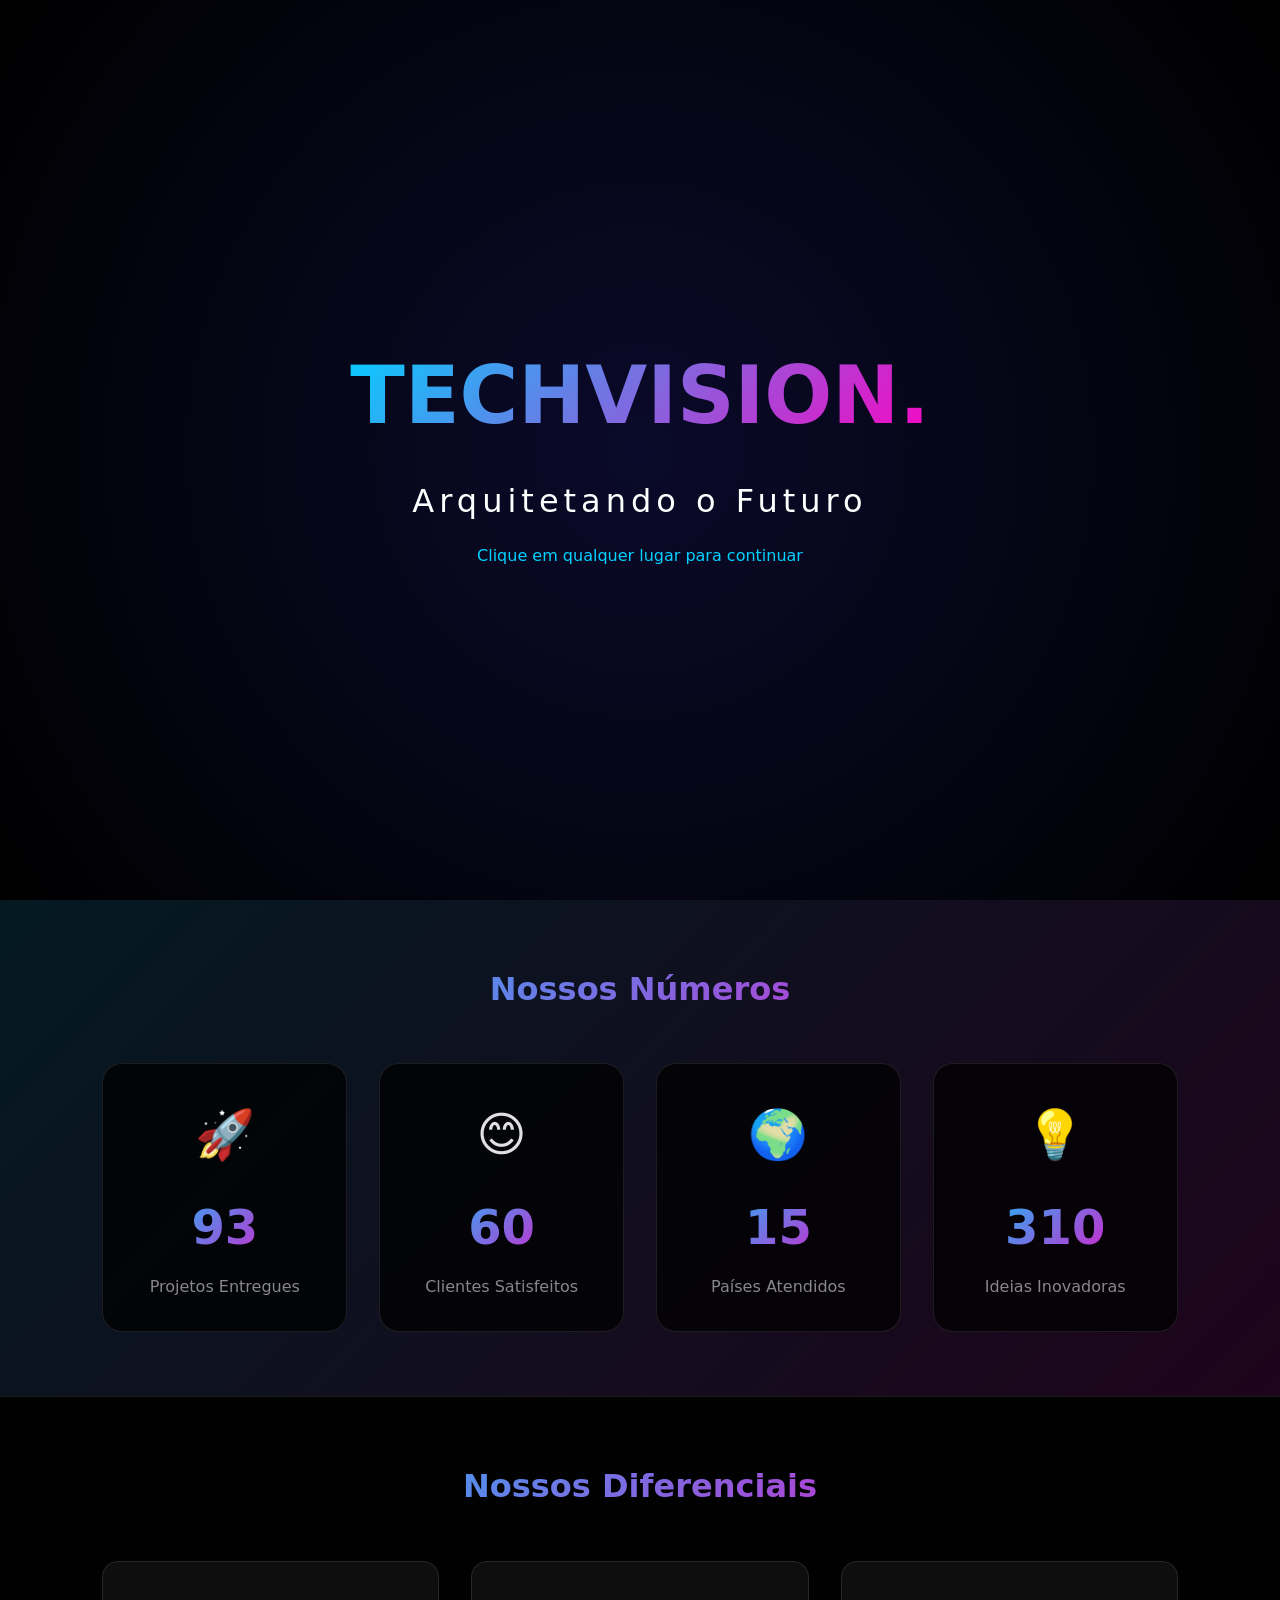
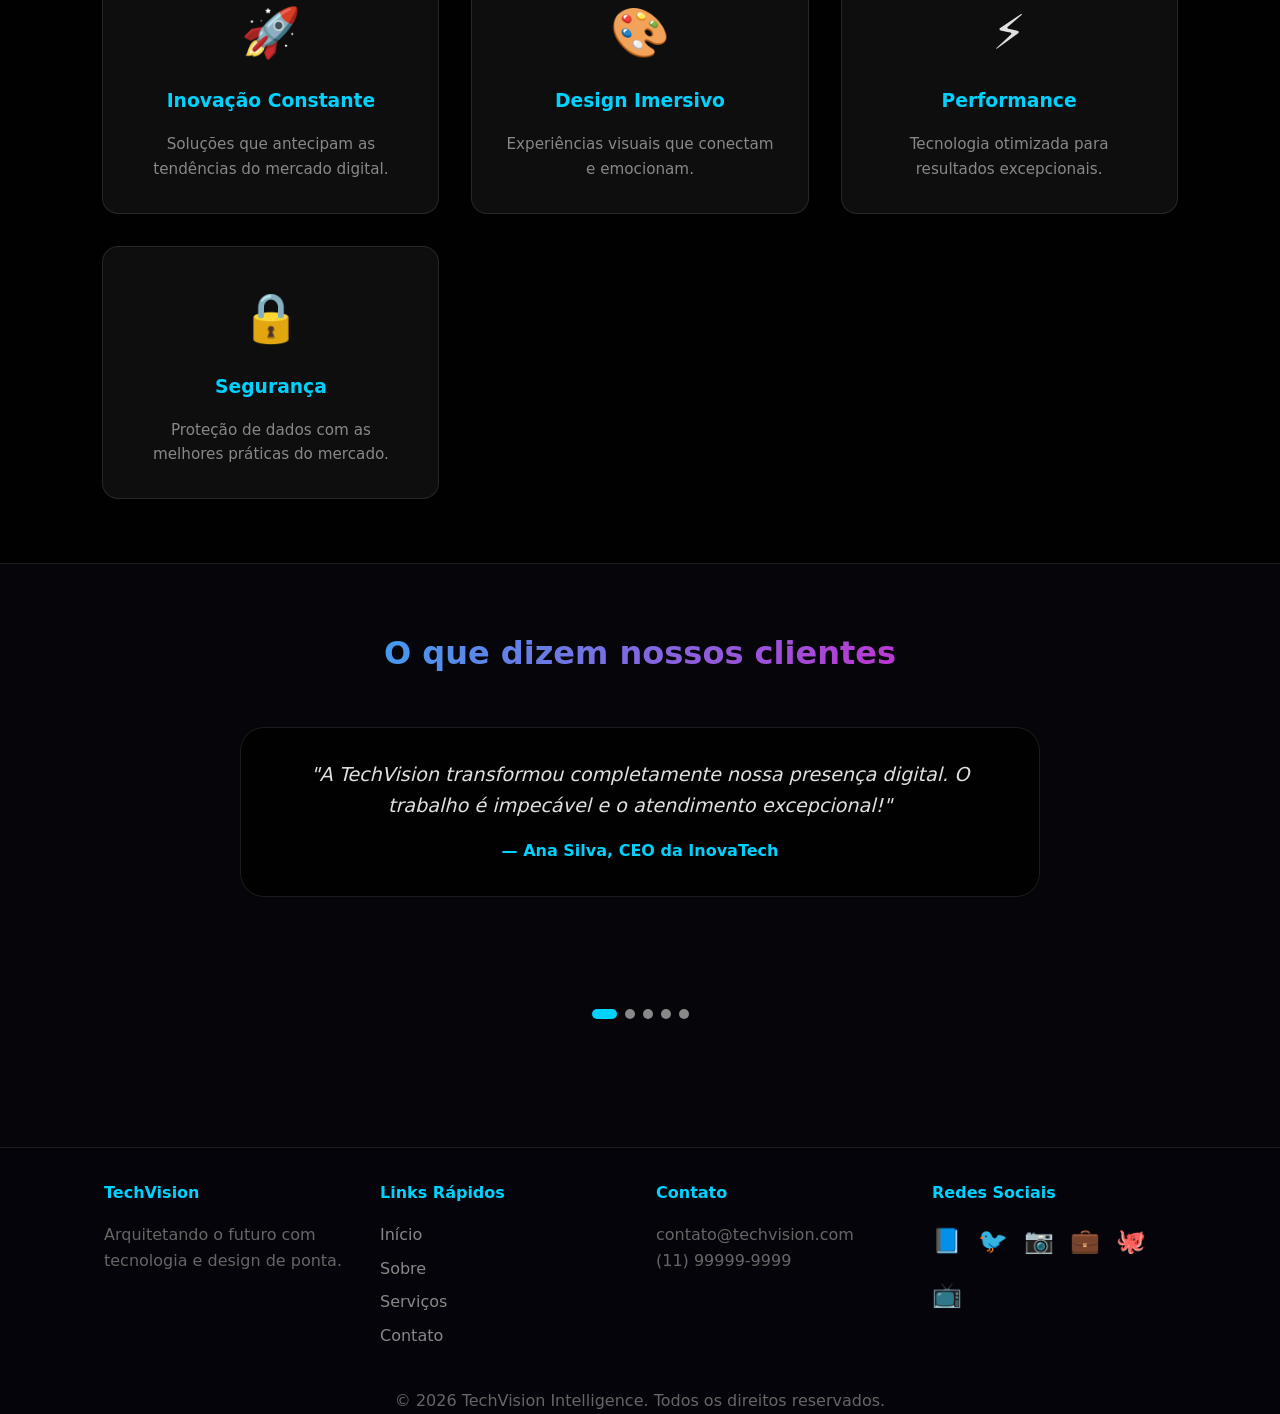
==== commit 5a26b01c: "Home Updated the welcome overlay styles and added animations. Improved the dashboard section with an" ====
--- a/index.html
+++ b/index.html
@@ -2,7 +2,7 @@
 <html lang="pt-br">
 <head>
     <meta charset="UTF-8">
-    <meta name="viewport" content="width=device-width, initial-scale=1.0">
+    <meta name="viewport" content="width=device-width, initial-scale=1.0, user-scalable=yes">
     <meta name="description" content="TechVision - Arquitetando o Futuro com design inteligente e tecnologia de alto impacto">
     <title>TechVision | Início</title>
     
@@ -14,11 +14,11 @@
 <body class="bg-fullscreen page-home">
 
     <!-- TELA DE BOAS-VINDAS -->
-    <div class="welcome-overlay" id="welcomeOverlay">
-        <div class="welcome-content">
-            <div class="welcome-logo">TECHVISION.</div>
-            <div class="welcome-title">Arquitetando o Futuro</div>
-            <div class="welcome-subtitle">Clique em qualquer lugar para continuar</div>
+    <div class="welcome-overlay" id="welcomeOverlay" style="position: fixed; top: 0; left: 0; width: 100%; height: 100%; background: radial-gradient(circle at center, #0a0a2a, #000000); z-index: 9999; display: flex; align-items: center; justify-content: center; cursor: pointer;">
+        <div class="welcome-content" style="text-align: center; animation: pulseGlow 1.5s ease infinite;">
+            <div class="welcome-logo" style="font-size: 5rem; font-weight: 800; background: linear-gradient(135deg, #00d2ff, #ff00c1, #00d2ff); background-size: 200% 200%; -webkit-background-clip: text; background-clip: text; -webkit-text-fill-color: transparent; animation: gradientShift 2s ease infinite; margin-bottom: 1rem;">TECHVISION.</div>
+            <div class="welcome-title" style="font-size: 2rem; color: white; letter-spacing: 5px; margin-bottom: 1rem; opacity: 0; animation: fadeInUp 0.5s ease 0.3s forwards;">Arquitetando o Futuro</div>
+            <div class="welcome-subtitle" style="color: #00d2ff; font-size: 1rem; opacity: 0; animation: fadeInUp 0.5s ease 0.6s forwards;">Clique em qualquer lugar para continuar</div>
         </div>
     </div>
 
@@ -52,61 +52,61 @@
             <p>Design inteligente e tecnologia de alto impacto para transformar sua marca.</p>
             <div class="btn-container">
                 <a href="contato.html" class="btn-submit">Iniciar Projeto</a>
-                <a href="portfolio.html" class="btn-submit" style="background: linear-gradient(45deg, #00d2ff, #3a7bd5);">Ver Portfólio</a>
+                <a href="portfolio.html" class="btn-outline-primary">Ver Portfólio</a>
             </div>
         </section>
 
-        <!-- Dashboard de Estatísticas INTERATIVO -->
+        <!-- Dashboard de Estatísticas com animação de contador -->
         <section class="dashboard-section">
             <h2 class="section-title">Nossos Números</h2>
             <div class="dashboard-grid">
-                <div class="dashboard-card interactive-numbers" data-link="projetos.html">
+                <div class="dashboard-card" data-link="projetos.html">
                     <div class="dashboard-icon">🚀</div>
-                    <div class="dashboard-number" data-target="150">0</div>
+                    <div class="dashboard-number" data-target="150" data-speed="30">0</div>
                     <div class="dashboard-label">Projetos Entregues</div>
                     <div class="number-hint">Clique para ver os projetos →</div>
                 </div>
-                <div class="dashboard-card interactive-numbers" data-link="clientes.html">
+                <div class="dashboard-card" data-link="clientes.html">
                     <div class="dashboard-icon">😊</div>
-                    <div class="dashboard-number" data-target="98">0</div>
+                    <div class="dashboard-number" data-target="98" data-speed="25">0</div>
                     <div class="dashboard-label">Clientes Satisfeitos</div>
                     <div class="number-hint">Clique para ver depoimentos →</div>
                 </div>
-                <div class="dashboard-card interactive-numbers" data-link="paises.html">
+                <div class="dashboard-card" data-link="paises.html">
                     <div class="dashboard-icon">🌍</div>
-                    <div class="dashboard-number" data-target="25">0</div>
+                    <div class="dashboard-number" data-target="25" data-speed="20">0</div>
                     <div class="dashboard-label">Países Atendidos</div>
                     <div class="number-hint">Clique para ver os países →</div>
                 </div>
-                <div class="dashboard-card interactive-numbers" data-link="ideias.html">
+                <div class="dashboard-card" data-link="ideias.html">
                     <div class="dashboard-icon">💡</div>
-                    <div class="dashboard-number" data-target="500">0</div>
+                    <div class="dashboard-number" data-target="500" data-speed="40">0</div>
                     <div class="dashboard-label">Ideias Inovadoras</div>
                     <div class="number-hint">Clique para ver ideias →</div>
                 </div>
             </div>
         </section>
 
-        <!-- Diferenciais INTERATIVOS -->
+        <!-- Diferenciais com hover tooltip -->
         <section class="features">
             <h2 class="section-title">Nossos Diferenciais</h2>
             <div class="features-grid">
-                <div class="feature-card" data-detail="🚀 Inovação Constante: Trabalhamos com as tecnologias mais recentes do mercado, incluindo AI, Blockchain e IoT para criar soluções que antecipam as necessidades futuras.">
+                <div class="feature-card" data-title="🚀 Inovação Constante" data-desc="Trabalhamos com as tecnologias mais recentes do mercado, incluindo AI, Blockchain e IoT para criar soluções que antecipam as necessidades futuras. Nossa equipe está sempre atualizada com as últimas tendências do mercado.">
                     <div class="feature-icon">🚀</div>
                     <h3>Inovação Constante</h3>
                     <p>Soluções que antecipam as tendências do mercado digital.</p>
                 </div>
-                <div class="feature-card" data-detail="🎨 Design Imersivo: Nossa abordagem de design combina psicologia das cores, animações fluidas e micro-interações que criam experiências memoráveis e aumentam a conversão.">
+                <div class="feature-card" data-title="🎨 Design Imersivo" data-desc="Nossa abordagem de design combina psicologia das cores, animações fluidas e micro-interações que criam experiências memoráveis. Cada elemento é pensado para aumentar a conversão e engajamento do usuário.">
                     <div class="feature-icon">🎨</div>
                     <h3>Design Imersivo</h3>
                     <p>Experiências visuais que conectam e emocionam.</p>
                 </div>
-                <div class="feature-card" data-detail="⚡ Performance: Sites com carregamento em menos de 2 segundos, otimização para SEO e código limpo seguindo as melhores práticas de desenvolvimento.">
+                <div class="feature-card" data-title="⚡ Performance" data-desc="Sites com carregamento em menos de 2 segundos, otimização para SEO e código limpo seguindo as melhores práticas de desenvolvimento. Utilizamos técnicas avançadas de caching e CDN global.">
                     <div class="feature-icon">⚡</div>
                     <h3>Performance</h3>
                     <p>Tecnologia otimizada para resultados excepcionais.</p>
                 </div>
-                <div class="feature-card" data-detail="🔒 Segurança: Proteção de dados com criptografia avançada, backups automáticos e monitoramento 24/7 contra ameaças cibernéticas.">
+                <div class="feature-card" data-title="🔒 Segurança" data-desc="Proteção de dados com criptografia avançada, backups automáticos diários e monitoramento 24/7 contra ameaças cibernéticas. Certificados SSL gratuitos e proteção contra DDoS.">
                     <div class="feature-icon">🔒</div>
                     <h3>Segurança</h3>
                     <p>Proteção de dados com as melhores práticas do mercado.</p>
@@ -114,7 +114,7 @@
             </div>
         </section>
 
-        <!-- Depoimentos com atualização automática -->
+        <!-- Depoimentos -->
         <section class="testimonials-section">
             <h2 class="section-title">O que dizem nossos clientes</h2>
             <div class="testimonials-carousel">
@@ -172,12 +172,12 @@
             <div class="footer-column">
                 <h4>Redes Sociais</h4>
                 <div class="social-links">
-                    <a href="https://facebook.com/techvision" target="_blank" rel="noopener noreferrer">📘</a>
-                    <a href="https://twitter.com/techvision" target="_blank" rel="noopener noreferrer">🐦</a>
-                    <a href="https://instagram.com/techvision" target="_blank" rel="noopener noreferrer">📷</a>
-                    <a href="https://linkedin.com/company/techvision" target="_blank" rel="noopener noreferrer">💼</a>
-                    <a href="https://github.com/techvision" target="_blank" rel="noopener noreferrer">🐙</a>
-                    <a href="https://youtube.com/techvision" target="_blank" rel="noopener noreferrer">📺</a>
+                    <a href="#" onclick="showComingSoon(event, 'Facebook')">📘</a>
+                    <a href="#" onclick="showComingSoon(event, 'Twitter')">🐦</a>
+                    <a href="#" onclick="showComingSoon(event, 'Instagram')">📷</a>
+                    <a href="#" onclick="showComingSoon(event, 'LinkedIn')">💼</a>
+                    <a href="#" onclick="showComingSoon(event, 'GitHub')">🐙</a>
+                    <a href="#" onclick="showComingSoon(event, 'YouTube')">📺</a>
                 </div>
             </div>
         </div>
--- a/estilo.css
+++ b/estilo.css
@@ -22,6 +22,7 @@
     color: var(--text-main);
     line-height: 1.6;
     font-family: 'Inter', system-ui, -apple-system, 'Segoe UI', Roboto, sans-serif;
+    overflow-x: hidden;
 }
 
 /* Header */
@@ -41,6 +42,7 @@
 
 .logo-link {
     text-decoration: none;
+    z-index: 1001;
 }
 
 .logo {
@@ -92,17 +94,12 @@
     color: var(--primary);
 }
 
-/* Fundo com overlay */
+/* Fundo com overlay - CORRIGIDO */
 .bg-fullscreen {
     position: relative;
     min-height: 100vh;
-}
-
-/* .page-*::before */
-.page-servicos::before { background-image: url('servicos.jpg'); }
-.page-portfolio::before { background-image: url('portfolio.jpg'); }
-.page-blog::before { background-image: url('blog.jpg'); }
-.page-faq::before { background-image: url('faq.jpg'); }
+    background-attachment: fixed;
+}
 
 .bg-fullscreen::before {
     content: "";
@@ -113,6 +110,7 @@
     height: 100%;
     background-size: cover;
     background-position: center;
+    background-repeat: no-repeat;
     z-index: -2;
     filter: brightness(0.4);
 }
@@ -128,13 +126,20 @@
     z-index: -3;
 }
 
-.page-home::before { background-image: url('home.jpg'); }
-.page-sobre::before { background-image: url('sobre.jpg'); }
-.page-contato::before { background-image: url('contato.jpg'); }
+.page-home::before { background-image: url('home.jpg'); background-position: center top; }
+.page-sobre::before { background-image: url('sobre.jpg'); background-position: center center; }
+.page-contato::before { background-image: url('contato.jpg'); background-position: center center; }
+.page-servicos::before { background-image: url('servicos.jpg'); background-position: center center; }
+.page-portfolio::before { background-image: url('portfolio.jpg'); background-position: center center; }
+.page-blog::before { background-image: url('blog.jpg'); background-position: center center; }
+.page-faq::before { background-image: url('faq.jpg'); background-position: center center; }
+.page-paises::before { background-image: url('paises.jpg'); background-position: center center; }
+.page-projetos::before { background-image: url('projetos.jpg'); background-position: center center; }
+.page-article::before { background-image: url('blog.jpg'); background-position: center center; }
 
 /* Hero Section */
 .hero {
-    height: 100vh;
+    min-height: 100vh;
     display: flex;
     flex-direction: column;
     justify-content: center;
@@ -144,7 +149,7 @@
 }
 
 .hero h1 {
-    font-size: 4rem;
+    font-size: clamp(2rem, 8vw, 4rem);
     margin-bottom: 1rem;
     background: linear-gradient(135deg, #fff, var(--primary));
     -webkit-background-clip: text;
@@ -154,7 +159,7 @@
 
 .hero p {
     color: var(--text-muted);
-    font-size: 1.2rem;
+    font-size: clamp(1rem, 4vw, 1.2rem);
     margin-bottom: 2rem;
 }
 
@@ -168,7 +173,7 @@
 
 .section-title {
     text-align: center;
-    font-size: 2rem;
+    font-size: clamp(1.8rem, 5vw, 2rem);
     margin-bottom: 3rem;
     background: linear-gradient(135deg, var(--primary), var(--accent));
     -webkit-background-clip: text;
@@ -191,12 +196,30 @@
     padding: 2rem;
     text-align: center;
     transition: var(--transition-smooth);
+    cursor: pointer;
+    position: relative;
+    overflow: hidden;
+}
+
+.feature-card::before {
+    content: '';
+    position: absolute;
+    top: 0;
+    left: -100%;
+    width: 100%;
+    height: 100%;
+    background: linear-gradient(90deg, transparent, rgba(0, 210, 255, 0.1), transparent);
+    transition: left 0.5s ease;
+}
+
+.feature-card:hover::before {
+    left: 100%;
 }
 
 .feature-card:hover {
     transform: translateY(-8px);
     border-color: var(--primary);
-    box-shadow: 0 10px 30px rgba(0, 210, 255, 0.1);
+    box-shadow: 0 10px 30px rgba(0, 210, 255, 0.2);
 }
 
 .feature-icon {
@@ -214,75 +237,178 @@
     font-size: 0.95rem;
 }
 
-/* Contact Wrapper */
-.contact-wrapper {
+/* Tooltip para diferenciais */
+.feature-tooltip {
+    position: fixed;
+    bottom: 30px;
+    right: 30px;
+    background: linear-gradient(135deg, rgba(0, 210, 255, 0.95), rgba(255, 0, 193, 0.95));
+    backdrop-filter: blur(10px);
+    padding: 1rem 1.5rem;
+    border-radius: 16px;
+    max-width: 320px;
+    z-index: 2000;
+    animation: slideInRight 0.3s ease;
+    box-shadow: 0 10px 30px rgba(0, 0, 0, 0.3);
+    border: 1px solid rgba(255, 255, 255, 0.2);
+}
+
+.feature-tooltip h4 {
+    color: white;
+    margin-bottom: 0.5rem;
+    font-size: 1rem;
+}
+
+.feature-tooltip p {
+    color: rgba(255, 255, 255, 0.9);
+    font-size: 0.85rem;
+    margin: 0;
+}
+
+/* Dashboard Section */
+.dashboard-section {
+    padding: 4rem 8%;
+    background: linear-gradient(135deg, rgba(0, 210, 255, 0.1), rgba(255, 0, 193, 0.1));
+}
+
+.dashboard-grid {
+    display: grid;
+    grid-template-columns: repeat(auto-fit, minmax(200px, 1fr));
+    gap: 2rem;
+    max-width: 1200px;
+    margin: 0 auto;
+}
+
+.dashboard-card {
+    text-align: center;
+    padding: 2rem;
     background: var(--glass);
-    backdrop-filter: blur(10px);
-    padding: 2.5rem;
-    border-radius: 24px;
-    max-width: 550px;
-    margin: 120px auto 50px;
+    border-radius: 20px;
     border: 1px solid var(--glass-border);
-    animation: fadeInUp 0.6s ease;
-}
-
-.contact-wrapper h2 {
-    text-align: center;
-    margin-bottom: 1.5rem;
-    font-size: 2rem;
+    transition: var(--transition-smooth);
+    cursor: pointer;
+    position: relative;
+}
+
+.dashboard-card:hover {
+    transform: translateY(-10px);
+    border-color: var(--primary);
+    box-shadow: 0 10px 30px rgba(0, 210, 255, 0.2);
+}
+
+.dashboard-icon {
+    font-size: 3rem;
+    margin-bottom: 1rem;
+}
+
+.dashboard-number {
+    font-size: clamp(2rem, 6vw, 3rem);
+    font-weight: 800;
     background: linear-gradient(135deg, var(--primary), var(--accent));
     -webkit-background-clip: text;
     background-clip: text;
     -webkit-text-fill-color: transparent;
 }
 
-/* Form */
-form {
-    display: flex;
-    flex-direction: column;
-}
-
-label {
-    margin-bottom: 0.5rem;
+.dashboard-label {
+    font-size: 1rem;
+    color: var(--text-muted);
+    margin-top: 0.5rem;
+}
+
+.number-hint {
+    position: absolute;
+    bottom: -20px;
+    left: 50%;
+    transform: translateX(-50%);
+    font-size: 0.7rem;
+    color: var(--primary);
+    opacity: 0;
+    transition: opacity 0.3s ease;
+    white-space: nowrap;
+}
+
+.dashboard-card:hover .number-hint {
+    opacity: 1;
+}
+
+/* Testimonials Section */
+.testimonials-section {
+    padding: 4rem 8%;
+    text-align: center;
+}
+
+.testimonials-carousel {
+    position: relative;
+    max-width: 800px;
+    margin: 0 auto;
+    min-height: 280px;
+}
+
+.testimonial-card {
+    position: absolute;
+    width: 100%;
+    opacity: 0;
+    visibility: hidden;
+    transition: opacity 0.5s ease, visibility 0.5s ease;
+    background: var(--glass);
+    padding: 2rem;
+    border-radius: 24px;
+    border: 1px solid var(--glass-border);
+}
+
+.testimonial-card.active {
+    opacity: 1;
+    visibility: visible;
+    position: relative;
+}
+
+.testimonial-text {
+    font-size: 1.2rem;
+    font-style: italic;
+    margin-bottom: 1rem;
+}
+
+.testimonial-author {
     color: var(--primary);
     font-weight: 600;
-    font-size: 0.9rem;
-}
-
-input, select, textarea {
-    width: 100%;
-    padding: 12px 16px;
-    margin-bottom: 1.25rem;
-    background: rgba(255, 255, 255, 0.08);
-    border: 1px solid var(--glass-border);
-    color: white;
-    border-radius: 12px;
-    font-size: 1rem;
-    transition: var(--transition-smooth);
-}
-
-input:focus, select:focus, textarea:focus {
-    outline: none;
-    border-color: var(--primary);
-    box-shadow: 0 0 0 3px rgba(0, 210, 255, 0.2);
-}
-
-input:hover, select:hover, textarea:hover {
-    border-color: var(--primary);
-}
-
-/* Botão */
+}
+
+.carousel-dots {
+    margin-top: 2rem;
+    display: flex;
+    justify-content: center;
+    gap: 0.5rem;
+}
+
+.dot {
+    width: 10px;
+    height: 10px;
+    border-radius: 50%;
+    background: var(--text-muted);
+    cursor: pointer;
+    transition: var(--transition-smooth);
+}
+
+.dot.active {
+    background: var(--primary);
+    width: 25px;
+    border-radius: 10px;
+}
+
+/* Botões */
 .btn-container {
     display: flex;
     justify-content: center;
-    margin-top: 0.5rem;
+    gap: 1rem;
+    flex-wrap: wrap;
 }
 
 .btn-submit {
     background: linear-gradient(45deg, var(--primary), var(--accent));
     color: white;
     border: none;
-    padding: 12px 40px;
+    padding: 12px 30px;
     border-radius: 50px;
     font-weight: 700;
     font-size: 1rem;
@@ -293,6 +419,23 @@
 }
 
 .btn-submit:hover {
+    transform: scale(1.05);
+    box-shadow: 0 0 25px rgba(0, 210, 255, 0.5);
+}
+
+.btn-outline-primary {
+    background: linear-gradient(45deg, var(--primary), var(--accent));
+    color: white;
+    border: none;
+    padding: 12px 30px;
+    border-radius: 50px;
+    font-weight: 700;
+    text-decoration: none;
+    transition: var(--transition-smooth);
+    display: inline-block;
+}
+
+.btn-outline-primary:hover {
     transform: scale(1.05);
     box-shadow: 0 0 25px rgba(0, 210, 255, 0.5);
 }
@@ -312,66 +455,81 @@
     box-shadow: 0 5px 20px rgba(0,0,0,0.3);
 }
 
-/* Sobre Page */
-.about-content {
-    max-width: 800px;
-    margin: 0 auto;
+/* Page Title */
+.page-title {
     text-align: center;
-}
-
-.about-content h2 {
-    font-size: 2.5rem;
-    margin-bottom: 1.5rem;
+    font-size: clamp(2rem, 6vw, 3rem);
     background: linear-gradient(135deg, var(--primary), var(--accent));
     -webkit-background-clip: text;
     background-clip: text;
     -webkit-text-fill-color: transparent;
-}
-
-.about-content p {
-    font-size: 1.1rem;
+    margin-bottom: 1rem;
+}
+
+.page-subtitle {
+    text-align: center;
     color: var(--text-muted);
-    margin-bottom: 2rem;
-}
-
-.values-grid {
-    display: grid;
-    grid-template-columns: repeat(auto-fit, minmax(200px, 1fr));
-    gap: 1.5rem;
-    margin-top: 3rem;
-}
-
-.value-card {
-    background: rgba(255, 255, 255, 0.05);
-    border: 1px solid var(--glass-border);
-    border-radius: 16px;
-    padding: 1.5rem;
-    transition: var(--transition-smooth);
-}
-
-.value-card:hover {
-    transform: translateY(-5px);
-    border-color: var(--primary);
-}
-
-.value-card h3 {
-    color: var(--primary);
-    margin-bottom: 0.5rem;
-}
-
-.value-card p {
-    font-size: 0.9rem;
-    margin: 0;
+    margin-bottom: 3rem;
 }
 
 /* Footer */
 footer {
     text-align: center;
-    padding: 2rem;
     background: rgba(5, 5, 10, 0.9);
     border-top: 1px solid var(--glass-border);
     color: #666;
     margin-top: 4rem;
+}
+
+.footer-content {
+    display: grid;
+    grid-template-columns: repeat(auto-fit, minmax(200px, 1fr));
+    gap: 2rem;
+    max-width: 1200px;
+    margin: 0 auto;
+    padding: 2rem 5%;
+    text-align: left;
+}
+
+.footer-column h4 {
+    margin-bottom: 1rem;
+    color: var(--primary);
+}
+
+.footer-column ul {
+    list-style: none;
+}
+
+.footer-column ul li {
+    margin-bottom: 0.5rem;
+}
+
+.footer-column ul li a {
+    color: var(--text-muted);
+    text-decoration: none;
+    transition: var(--transition-smooth);
+}
+
+.footer-column ul li a:hover {
+    color: var(--primary);
+}
+
+.social-links {
+    display: flex;
+    gap: 1rem;
+    flex-wrap: wrap;
+}
+
+.social-links a {
+    font-size: 1.5rem;
+    text-decoration: none;
+    transition: var(--transition-smooth);
+    display: inline-block;
+}
+
+.social-links a:hover {
+    transform: translateY(-3px);
+    filter: drop-shadow(0 0 5px var(--primary));
 }
 
 /* Animações */
@@ -397,7 +555,7 @@
     }
 }
 
-/* ===== MENU HAMBÚRGUER ===== */
+/* ===== MENU HAMBÚRGUER CORRIGIDO ===== */
 .menu-toggle {
     display: none;
     background: none;
@@ -449,7 +607,22 @@
     bottom: 0;
 }
 
-/* Responsividade */
+/* Responsividade Corrigida */
+@media (max-width: 1024px) {
+    header {
+        padding: 1rem 5%;
+    }
+    
+    .hero h1 {
+        font-size: 3rem;
+    }
+    
+    .features-grid,
+    .dashboard-grid {
+        gap: 1.5rem;
+    }
+}
+
 @media (max-width: 768px) {
     .menu-toggle {
         display: block;
@@ -460,9 +633,9 @@
         top: 0;
         right: -100%;
         width: 70%;
-        max-width: 300px;
+        max-width: 280px;
         height: 100vh;
-        background: rgba(5, 5, 10, 0.95);
+        background: rgba(5, 5, 10, 0.98);
         backdrop-filter: blur(20px);
         border-left: 1px solid var(--glass-border);
         transition: right 0.3s ease;
@@ -477,14 +650,14 @@
     nav ul {
         flex-direction: column;
         align-items: center;
-        gap: 2rem;
-        padding: 2rem;
+        gap: 1.5rem;
+        padding: 1.5rem;
     }
     
     nav ul li a {
-        font-size: 1.2rem;
+        font-size: 1.1rem;
         display: block;
-        padding: 10px 0;
+        padding: 8px 0;
     }
     
     .nav-overlay {
@@ -493,7 +666,7 @@
         left: 0;
         width: 100%;
         height: 100%;
-        background: rgba(0, 0, 0, 0.5);
+        background: rgba(0, 0, 0, 0.7);
         z-index: 999;
         opacity: 0;
         visibility: hidden;
@@ -505,546 +678,114 @@
         visibility: visible;
     }
     
-    header {
-        padding: 1rem 5%;
-    }
-}
-
-@media (max-width: 480px) {
-    nav {
-        width: 85%;
-    }
-    
-    nav ul {
-        gap: 1.5rem;
+    .hero {
+        padding: 0 5%;
     }
     
     .hero h1 {
-        font-size: 2.5rem;
+        font-size: 2.2rem;
     }
     
     .hero p {
         font-size: 1rem;
     }
     
-    .contact-wrapper {
-        margin: 100px 20px 50px;
-        padding: 1.5rem;
-    }
-    
-    .features {
-        padding: 2rem 5%;
-    }
-    
-    .section-title {
-        font-size: 1.8rem;
-    }
-    
-    .about-content h2 {
-        font-size: 2rem;
-    }
-    
-    .values-grid {
+    .btn-container {
+        flex-direction: column;
+        align-items: center;
+        gap: 1rem;
+    }
+    
+    .btn-submit, .btn-outline-primary {
+        width: 100%;
+        max-width: 250px;
+        text-align: center;
+    }
+    
+    .features, .dashboard-section, .testimonials-section {
+        padding: 3rem 5%;
+    }
+    
+    .features-grid, .dashboard-grid {
         grid-template-columns: 1fr;
-    }
-}
-
-/* ===== TELA DE BOAS-VINDAS ===== */
-.welcome-overlay {
-    position: fixed;
-    top: 0;
-    left: 0;
-    width: 100%;
-    height: 100%;
-    background: radial-gradient(circle at center, #0a0a2a, #000000);
-    z-index: 9999;
-    display: flex;
-    align-items: center;
-    justify-content: center;
-    animation: fadeOut 0.5s ease 2.5s forwards;
-    cursor: pointer;
-}
-
-.welcome-content {
-    text-align: center;
-    animation: pulseGlow 1.5s ease infinite;
-}
-
-.welcome-logo {
-    font-size: 5rem;
-    font-weight: 800;
-    background: linear-gradient(135deg, #00d2ff, #ff00c1, #00d2ff);
-    background-size: 200% 200%;
-    -webkit-background-clip: text;
-    background-clip: text;
-    -webkit-text-fill-color: transparent;
-    animation: gradientShift 2s ease infinite;
-    margin-bottom: 1rem;
-}
-
-.welcome-title {
-    font-size: 2rem;
-    color: white;
-    letter-spacing: 5px;
-    margin-bottom: 1rem;
-    opacity: 0;
-    animation: fadeInUp 0.5s ease 0.3s forwards;
-}
-
-.welcome-subtitle {
-    color: var(--primary);
-    font-size: 1rem;
-    opacity: 0;
-    animation: fadeInUp 0.5s ease 0.6s forwards;
-}
-
-@keyframes fadeOut {
-    to {
-        opacity: 0;
-        visibility: hidden;
-    }
-}
-
-@keyframes gradientShift {
-    0% { background-position: 0% 50%; }
-    50% { background-position: 100% 50%; }
-    100% { background-position: 0% 50%; }
-}
-
-@keyframes pulseGlow {
-    0% { transform: scale(1); text-shadow: 0 0 0px rgba(0,210,255,0); }
-    50% { transform: scale(1.05); text-shadow: 0 0 30px rgba(0,210,255,0.5); }
-    100% { transform: scale(1); text-shadow: 0 0 0px rgba(0,210,255,0); }
-}
-
-/* ===== SEÇÕES INTERATIVAS ===== */
-.interactive-numbers {
-    cursor: pointer;
-    transition: var(--transition-smooth);
-    position: relative;
-}
-
-.interactive-numbers:hover {
-    transform: translateY(-5px);
-    box-shadow: 0 0 20px rgba(0,210,255,0.3);
-}
-
-.number-hint {
-    position: absolute;
-    bottom: -20px;
-    left: 50%;
-    transform: translateX(-50%);
-    font-size: 0.7rem;
-    color: var(--primary);
-    opacity: 0;
-    transition: opacity 0.3s ease;
-    white-space: nowrap;
-}
-
-.interactive-numbers:hover .number-hint {
-    opacity: 1;
-}
-
-/* ===== DIFERENCIAIS INTERATIVOS ===== */
-.feature-card {
-    cursor: pointer;
-    position: relative;
-}
-
-.feature-detail {
-    position: fixed;
-    bottom: 20px;
-    right: 20px;
-    background: var(--glass);
-    backdrop-filter: blur(20px);
-    border: 1px solid var(--primary);
-    border-radius: 16px;
-    padding: 1rem 1.5rem;
-    max-width: 300px;
-    z-index: 1000;
-    animation: slideInRight 0.3s ease;
-    box-shadow: 0 0 30px rgba(0,210,255,0.2);
-}
-
-.feature-detail h4 {
-    color: var(--primary);
-    margin-bottom: 0.5rem;
-}
-
-.feature-detail p {
-    font-size: 0.85rem;
-    color: var(--text-muted);
-}
-
-/* ===== BOTÕES MELHORADOS ===== */
-.btn-outline-primary {
-    background: linear-gradient(45deg, var(--primary), var(--accent));
-    color: white;
-    border: none;
-    padding: 12px 30px;
-    border-radius: 50px;
-    font-weight: 700;
-    text-decoration: none;
-    transition: var(--transition-smooth);
-    display: inline-block;
-}
-
-.btn-outline-primary:hover {
-    transform: scale(1.05);
-    box-shadow: 0 0 25px rgba(0, 210, 255, 0.5);
-}
-
-/* ===== PÁGINA DE PAÍSES ===== */
-.countries-grid {
-    display: grid;
-    grid-template-columns: repeat(auto-fit, minmax(200px, 1fr));
-    gap: 2rem;
-    max-width: 1000px;
-    margin: 0 auto;
-}
-
-.country-card {
-    background: var(--glass);
-    border: 1px solid var(--glass-border);
-    border-radius: 20px;
-    padding: 2rem;
-    text-align: center;
-    transition: var(--transition-smooth);
-}
-
-.country-card:hover {
-    transform: translateY(-5px);
-    border-color: var(--primary);
-}
-
-.country-flag {
-    font-size: 3rem;
-    margin-bottom: 1rem;
-}
-
-.country-name {
-    font-size: 1.3rem;
-    font-weight: 600;
-    margin-bottom: 0.5rem;
-}
-
-.country-projects {
-    color: var(--primary);
-    font-size: 0.9rem;
-}
-
-/* ===== PÁGINA DE PROJETOS ===== */
-.project-detail-page {
-    max-width: 1000px;
-    margin: 0 auto;
-}
-
-.project-header {
-    text-align: center;
-    margin-bottom: 3rem;
-}
-
-.project-header h1 {
-    font-size: 2.5rem;
-    margin-bottom: 1rem;
-}
-
-.project-tech-stack {
-    display: flex;
-    flex-wrap: wrap;
-    justify-content: center;
-    gap: 0.8rem;
-    margin: 1.5rem 0;
-}
-
-.project-tech-stack span {
-    background: rgba(0, 210, 255, 0.2);
-    color: var(--primary);
-    padding: 0.5rem 1rem;
-    border-radius: 25px;
-    font-size: 0.9rem;
-}
-
-.project-image-large {
-    background: rgba(255, 255, 255, 0.05);
-    border-radius: 24px;
-    padding: 3rem;
-    text-align: center;
-    font-size: 6rem;
-    margin-bottom: 2rem;
-}
-
-.project-description {
-    background: var(--glass);
-    border-radius: 24px;
-    padding: 2rem;
-    margin-bottom: 2rem;
-}
-
-.project-description h2 {
-    color: var(--primary);
-    margin-bottom: 1rem;
-}
-
-.project-features {
-    list-style: none;
-    margin-top: 1rem;
-}
-
-.project-features li {
-    margin-bottom: 0.8rem;
-    padding-left: 1.5rem;
-    position: relative;
-}
-
-.project-features li::before {
-    content: "✓";
-    color: var(--primary);
-    position: absolute;
-    left: 0;
-}
-
-/* ===== ARTIGOS DO BLOG ===== */
-.article-page {
-    max-width: 800px;
-    margin: 0 auto;
-}
-
-.article-header {
-    text-align: center;
-    margin-bottom: 3rem;
-}
-
-.article-category {
-    display: inline-block;
-    background: linear-gradient(45deg, var(--primary), var(--accent));
-    padding: 0.3rem 1rem;
-    border-radius: 25px;
-    font-size: 0.8rem;
-    margin-bottom: 1rem;
-}
-
-.article-header h1 {
-    font-size: 2.5rem;
-    margin-bottom: 1rem;
-}
-
-.article-meta {
-    color: var(--text-muted);
-    font-size: 0.9rem;
-}
-
-.article-content {
-    background: var(--glass);
-    border-radius: 24px;
-    padding: 2rem;
-}
-
-.article-content h2 {
-    color: var(--primary);
-    margin: 1.5rem 0 1rem;
-}
-
-.article-content p {
-    margin-bottom: 1rem;
-    line-height: 1.8;
-}
-
-.article-content ul, 
-.article-content ol {
-    margin: 1rem 0 1rem 2rem;
-}
-
-.article-content li {
-    margin-bottom: 0.5rem;
-}
-
-/* ===== FAQ ESTILIZADO ===== */
-.faq-container-modern {
-    max-width: 900px;
-    margin: 0 auto;
-}
-
-.faq-item-modern {
-    background: var(--glass);
-    border: 1px solid var(--glass-border);
-    border-radius: 20px;
-    margin-bottom: 1rem;
-    overflow: hidden;
-    transition: var(--transition-smooth);
-}
-
-.faq-item-modern:hover {
-    border-color: var(--primary);
-}
-
-.faq-question-modern {
-    padding: 1.5rem;
-    display: flex;
-    justify-content: space-between;
-    align-items: center;
-    cursor: pointer;
-    font-weight: 600;
-    font-size: 1.1rem;
-}
-
-.faq-question-modern .faq-icon-modern {
-    width: 30px;
-    height: 30px;
-    background: rgba(0, 210, 255, 0.1);
-    border-radius: 50%;
-    display: flex;
-    align-items: center;
-    justify-content: center;
-    transition: var(--transition-smooth);
-}
-
-.faq-item-modern.active .faq-icon-modern {
-    transform: rotate(45deg);
-    background: var(--primary);
-    color: white;
-}
-
-.faq-answer-modern {
-    padding: 0 1.5rem;
-    max-height: 0;
-    overflow: hidden;
-    transition: max-height 0.3s ease, padding 0.3s ease;
-}
-
-.faq-item-modern.active .faq-answer-modern {
-    padding: 0 1.5rem 1.5rem;
-    max-height: 500px;
-}
-
-/* ===== CONTATO MODERNIZADO ===== */
-.contact-modern-wrapper {
-    display: grid;
-    grid-template-columns: 1fr 1fr;
-    gap: 3rem;
-    max-width: 1200px;
-    margin: 120px auto 50px;
-    padding: 0 5%;
-}
-
-.contact-card-modern {
-    background: var(--glass);
-    backdrop-filter: blur(10px);
-    border-radius: 32px;
-    padding: 2rem;
-    border: 1px solid var(--glass-border);
-}
-
-.contact-card-modern h2 {
-    color: var(--primary);
-    margin-bottom: 1rem;
-    font-size: 1.8rem;
-}
-
-.contact-info-modern {
-    margin-top: 2rem;
-}
-
-.contact-info-item {
-    display: flex;
-    align-items: center;
-    gap: 1rem;
-    margin-bottom: 1.5rem;
-    padding: 1rem;
-    background: rgba(255, 255, 255, 0.03);
-    border-radius: 16px;
-    transition: var(--transition-smooth);
-}
-
-.contact-info-item:hover {
-    background: rgba(0, 210, 255, 0.1);
-    transform: translateX(5px);
-}
-
-.contact-info-icon {
-    width: 50px;
-    height: 50px;
-    background: linear-gradient(45deg, var(--primary), var(--accent));
-    border-radius: 50%;
-    display: flex;
-    align-items: center;
-    justify-content: center;
-    font-size: 1.5rem;
-}
-
-.contact-info-text strong {
-    display: block;
-    margin-bottom: 0.25rem;
-}
-
-.contact-info-text p {
-    color: var(--text-muted);
-}
-
-.social-links-modern {
-    display: flex;
-    gap: 1rem;
-    margin-top: 2rem;
-}
-
-.social-link-modern {
-    width: 45px;
-    height: 45px;
-    background: rgba(255, 255, 255, 0.05);
-    border-radius: 50%;
-    display: flex;
-    align-items: center;
-    justify-content: center;
-    text-decoration: none;
-    font-size: 1.3rem;
-    transition: var(--transition-smooth);
-}
-
-.social-link-modern:hover {
-    background: linear-gradient(45deg, var(--primary), var(--accent));
-    transform: translateY(-3px);
-}
-
-/* ===== BOTÃO DE VOLTAR ===== */
-.back-button {
-    display: inline-flex;
-    align-items: center;
-    gap: 0.5rem;
-    background: transparent;
-    border: 1px solid var(--glass-border);
-    color: var(--text-main);
-    padding: 0.8rem 1.5rem;
-    border-radius: 40px;
-    text-decoration: none;
-    transition: var(--transition-smooth);
-    margin-bottom: 2rem;
-}
-
-.back-button:hover {
-    border-color: var(--primary);
-    color: var(--primary);
-    transform: translateX(-5px);
-}
-
-/* ===== RESPONSIVIDADE ===== */
-@media (max-width: 768px) {
+        gap: 1rem;
+    }
+    
+    .footer-content {
+        grid-template-columns: 1fr;
+        text-align: center;
+        gap: 1.5rem;
+    }
+    
+    .social-links {
+        justify-content: center;
+    }
+    
+    .testimonial-text {
+        font-size: 1rem;
+    }
+    
+    .testimonials-carousel {
+        min-height: 320px;
+    }
+    
+    .contact-page-wrapper,
     .contact-modern-wrapper {
         grid-template-columns: 1fr;
-    }
-    
-    .article-header h1 {
+        margin-top: 100px;
+        padding: 0 5%;
+    }
+    
+    .form-row {
+        grid-template-columns: 1fr;
+        gap: 0;
+    }
+    
+    .services-grid,
+    .portfolio-grid,
+    .blog-grid {
+        grid-template-columns: 1fr;
+    }
+    
+    .dashboard-number {
+        font-size: 2rem;
+    }
+}
+
+@media (max-width: 480px) {
+    .hero h1 {
         font-size: 1.8rem;
     }
     
-    .project-header h1 {
-        font-size: 1.8rem;
-    }
-    
-    .welcome-logo {
-        font-size: 3rem;
-    }
-    
-    .welcome-title {
+    .section-title {
+        font-size: 1.5rem;
+    }
+    
+    .feature-card, .dashboard-card, .service-card, .portfolio-item, .blog-card {
+        padding: 1.25rem;
+    }
+    
+    .testimonial-card {
+        padding: 1.25rem;
+    }
+    
+    .footer-content {
+        padding: 1.5rem 5%;
+    }
+    
+    .social-links a {
         font-size: 1.2rem;
     }
-}
+    
+    .feature-tooltip {
+        bottom: 20px;
+        right: 20px;
+        left: 20px;
+        max-width: none;
+    }
+}
+
+/* Scroll suave */
+html {
+    scroll-behavior: smooth;
+}
--- a/dashboard.css
+++ b/dashboard.css
@@ -0,0 +1,875 @@
+/* Dashboard Section */
+.dashboard-section {
+    padding: 4rem 8%;
+    background: linear-gradient(135deg, rgba(0, 210, 255, 0.1), rgba(255, 0, 193, 0.1));
+}
+
+.dashboard-grid {
+    display: grid;
+    grid-template-columns: repeat(auto-fit, minmax(200px, 1fr));
+    gap: 2rem;
+    max-width: 1200px;
+    margin: 0 auto;
+}
+
+.dashboard-card {
+    text-align: center;
+    padding: 2rem;
+    background: var(--glass);
+    border-radius: 20px;
+    border: 1px solid var(--glass-border);
+    transition: var(--transition-smooth);
+    cursor: pointer;
+    position: relative;
+}
+
+.dashboard-card:hover {
+    transform: translateY(-10px);
+    border-color: var(--primary);
+    box-shadow: 0 10px 30px rgba(0, 210, 255, 0.2);
+}
+
+.dashboard-icon {
+    font-size: 3rem;
+    margin-bottom: 1rem;
+}
+
+.dashboard-number {
+    font-size: 3rem;
+    font-weight: 800;
+    background: linear-gradient(135deg, var(--primary), var(--accent));
+    -webkit-background-clip: text;
+    background-clip: text;
+    -webkit-text-fill-color: transparent;
+}
+
+.dashboard-label {
+    font-size: 1rem;
+    color: var(--text-muted);
+    margin-top: 0.5rem;
+}
+
+/* Botão Outline */
+.btn-outline {
+    background: transparent;
+    border: 2px solid var(--primary);
+    color: var(--primary);
+    padding: 12px 30px;
+    border-radius: 50px;
+    font-weight: 700;
+    text-decoration: none;
+    transition: var(--transition-smooth);
+    margin-left: 1rem;
+    display: inline-block;
+}
+
+.btn-outline:hover {
+    background: var(--primary);
+    color: var(--bg-body);
+    transform: scale(1.05);
+}
+
+/* Testimonials Section */
+.testimonials-section {
+    padding: 4rem 8%;
+    text-align: center;
+}
+
+.testimonials-carousel {
+    position: relative;
+    max-width: 800px;
+    margin: 0 auto;
+    min-height: 250px;
+}
+
+.testimonial-card {
+    position: absolute;
+    width: 100%;
+    opacity: 0;
+    visibility: hidden;
+    transition: opacity 0.5s ease, visibility 0.5s ease;
+    background: var(--glass);
+    padding: 2rem;
+    border-radius: 24px;
+    border: 1px solid var(--glass-border);
+}
+
+.testimonial-card.active {
+    opacity: 1;
+    visibility: visible;
+    position: relative;
+}
+
+.testimonial-text {
+    font-size: 1.2rem;
+    font-style: italic;
+    margin-bottom: 1rem;
+}
+
+.testimonial-author {
+    color: var(--primary);
+    font-weight: 600;
+}
+
+.carousel-dots {
+    margin-top: 2rem;
+    display: flex;
+    justify-content: center;
+    gap: 0.5rem;
+}
+
+.dot {
+    width: 10px;
+    height: 10px;
+    border-radius: 50%;
+    background: var(--text-muted);
+    cursor: pointer;
+    transition: var(--transition-smooth);
+}
+
+.dot.active {
+    background: var(--primary);
+    width: 25px;
+    border-radius: 10px;
+}
+
+/* Page Title */
+.page-title {
+    text-align: center;
+    font-size: 3rem;
+    background: linear-gradient(135deg, var(--primary), var(--accent));
+    -webkit-background-clip: text;
+    background-clip: text;
+    -webkit-text-fill-color: transparent;
+    margin-bottom: 1rem;
+}
+
+.page-subtitle {
+    text-align: center;
+    color: var(--text-muted);
+    margin-bottom: 3rem;
+}
+
+/* Services Grid */
+.services-grid {
+    display: grid;
+    grid-template-columns: repeat(auto-fit, minmax(350px, 1fr));
+    gap: 2rem;
+    margin-top: 2rem;
+}
+
+.service-card {
+    background: var(--glass);
+    border-radius: 24px;
+    padding: 2rem;
+    border: 1px solid var(--glass-border);
+    transition: var(--transition-smooth);
+}
+
+.service-card:hover {
+    transform: translateY(-8px);
+    border-color: var(--primary);
+}
+
+.service-icon {
+    font-size: 3rem;
+    margin-bottom: 1rem;
+}
+
+.service-card h3 {
+    margin-bottom: 1rem;
+    color: var(--primary);
+}
+
+.service-features {
+    list-style: none;
+    margin: 1.5rem 0;
+}
+
+.service-features li {
+    margin-bottom: 0.5rem;
+    color: var(--text-muted);
+    font-size: 0.9rem;
+}
+
+.btn-service {
+    display: inline-block;
+    background: linear-gradient(45deg, var(--primary), var(--accent));
+    color: white;
+    text-decoration: none;
+    padding: 10px 20px;
+    border-radius: 25px;
+    font-weight: 600;
+    transition: var(--transition-smooth);
+}
+
+.btn-service:hover {
+    transform: scale(1.05);
+}
+
+/* Service Differentials */
+.service-differentials {
+    margin-top: 4rem;
+    padding-top: 3rem;
+    border-top: 1px solid var(--glass-border);
+}
+
+.differentials-grid {
+    display: grid;
+    grid-template-columns: repeat(auto-fit, minmax(250px, 1fr));
+    gap: 2rem;
+    margin-top: 2rem;
+}
+
+.differential-card {
+    background: rgba(255, 255, 255, 0.05);
+    border-radius: 20px;
+    padding: 2rem;
+    text-align: center;
+    transition: var(--transition-smooth);
+    border: 1px solid var(--glass-border);
+    cursor: pointer;
+    position: relative;
+    overflow: hidden;
+}
+
+.differential-card:hover {
+    transform: translateY(-5px);
+    border-color: var(--primary);
+}
+
+.differential-icon {
+    font-size: 2.5rem;
+    margin-bottom: 1rem;
+}
+
+.differential-card h3 {
+    color: var(--primary);
+    margin-bottom: 0.5rem;
+}
+
+.differential-card p {
+    color: var(--text-muted);
+    font-size: 0.9rem;
+}
+
+.differential-hover {
+    position: absolute;
+    bottom: 0;
+    left: 0;
+    right: 0;
+    background: linear-gradient(135deg, var(--primary), var(--accent));
+    color: white;
+    padding: 1rem;
+    transform: translateY(100%);
+    transition: transform 0.3s ease;
+    font-size: 0.85rem;
+    text-align: center;
+}
+
+.differential-card:hover .differential-hover {
+    transform: translateY(0);
+}
+
+.differential-card:hover p {
+    opacity: 0;
+}
+
+/* Portfolio */
+.portfolio-filters {
+    display: flex;
+    justify-content: center;
+    gap: 1rem;
+    margin-bottom: 3rem;
+    flex-wrap: wrap;
+}
+
+.filter-btn {
+    background: transparent;
+    border: 1px solid var(--glass-border);
+    color: var(--text-main);
+    padding: 10px 24px;
+    border-radius: 40px;
+    cursor: pointer;
+    transition: var(--transition-smooth);
+    font-weight: 500;
+}
+
+.filter-btn.active,
+.filter-btn:hover {
+    background: linear-gradient(45deg, var(--primary), var(--accent));
+    border-color: transparent;
+    color: white;
+    transform: translateY(-2px);
+}
+
+.portfolio-grid {
+    display: grid;
+    grid-template-columns: repeat(auto-fit, minmax(350px, 1fr));
+    gap: 2rem;
+}
+
+.portfolio-item {
+    background: var(--glass);
+    border-radius: 24px;
+    overflow: hidden;
+    transition: var(--transition-smooth);
+    border: 1px solid var(--glass-border);
+}
+
+.portfolio-item:hover {
+    transform: translateY(-8px);
+    border-color: var(--primary);
+}
+
+.portfolio-image {
+    height: 200px;
+    display: flex;
+    align-items: center;
+    justify-content: center;
+    font-size: 4rem;
+    background: rgba(255, 255, 255, 0.05);
+}
+
+.portfolio-info {
+    padding: 1.5rem;
+}
+
+.portfolio-info h3 {
+    margin-bottom: 0.5rem;
+}
+
+.portfolio-tech {
+    display: flex;
+    flex-wrap: wrap;
+    gap: 0.5rem;
+    margin: 1rem 0;
+}
+
+.portfolio-tech span {
+    background: rgba(0, 210, 255, 0.15);
+    color: var(--primary);
+    padding: 4px 10px;
+    border-radius: 20px;
+    font-size: 0.75rem;
+    font-weight: 500;
+}
+
+.portfolio-tag {
+    display: inline-block;
+    background: rgba(0, 210, 255, 0.2);
+    color: var(--primary);
+    padding: 4px 12px;
+    border-radius: 20px;
+    font-size: 0.8rem;
+    margin: 1rem 0;
+}
+
+.portfolio-link {
+    color: var(--primary);
+    text-decoration: none;
+    font-weight: 600;
+}
+
+/* Portfolio CTA */
+.portfolio-cta {
+    text-align: center;
+    margin-top: 4rem;
+    padding: 3rem;
+    background: linear-gradient(135deg, rgba(0, 210, 255, 0.1), rgba(255, 0, 193, 0.1));
+    border-radius: 32px;
+}
+
+.portfolio-cta h3 {
+    font-size: 1.8rem;
+    margin-bottom: 1rem;
+    color: var(--primary);
+}
+
+.portfolio-cta p {
+    color: var(--text-muted);
+    margin-bottom: 1.5rem;
+}
+
+/* Blog */
+.blog-grid {
+    display: grid;
+    grid-template-columns: repeat(auto-fit, minmax(350px, 1fr));
+    gap: 2rem;
+}
+
+.blog-card {
+    background: var(--glass);
+    border-radius: 24px;
+    overflow: hidden;
+    transition: var(--transition-smooth);
+    border: 1px solid var(--glass-border);
+}
+
+.blog-card:hover {
+    transform: translateY(-8px);
+    border-color: var(--primary);
+}
+
+.blog-image {
+    height: 180px;
+    display: flex;
+    align-items: center;
+    justify-content: center;
+    font-size: 4rem;
+    background: rgba(255, 255, 255, 0.05);
+}
+
+.blog-content {
+    padding: 1.5rem;
+}
+
+.blog-category {
+    display: inline-block;
+    background: rgba(255, 0, 193, 0.2);
+    color: var(--accent);
+    padding: 4px 12px;
+    border-radius: 20px;
+    font-size: 0.8rem;
+    margin-bottom: 1rem;
+}
+
+.blog-content h3 {
+    margin-bottom: 0.5rem;
+    font-size: 1.3rem;
+}
+
+.blog-content p {
+    color: var(--text-muted);
+    margin-bottom: 1rem;
+}
+
+.blog-meta {
+    display: flex;
+    gap: 1rem;
+    font-size: 0.8rem;
+    color: var(--text-muted);
+    margin-bottom: 1rem;
+    flex-wrap: wrap;
+}
+
+.blog-link {
+    color: var(--primary);
+    text-decoration: none;
+    font-weight: 600;
+    transition: var(--transition-smooth);
+}
+
+.blog-link:hover {
+    color: var(--accent);
+}
+
+/* FAQ Accordion Modern */
+.faq-container-modern {
+    max-width: 900px;
+    margin: 0 auto;
+}
+
+.faq-item-modern {
+    background: var(--glass);
+    border: 1px solid var(--glass-border);
+    border-radius: 20px;
+    margin-bottom: 1rem;
+    overflow: hidden;
+    transition: var(--transition-smooth);
+}
+
+.faq-item-modern:hover {
+    border-color: var(--primary);
+}
+
+.faq-question-modern {
+    padding: 1.5rem;
+    display: flex;
+    justify-content: space-between;
+    align-items: center;
+    cursor: pointer;
+    font-weight: 600;
+    font-size: 1.1rem;
+}
+
+.faq-icon-modern {
+    width: 30px;
+    height: 30px;
+    background: rgba(0, 210, 255, 0.1);
+    border-radius: 50%;
+    display: flex;
+    align-items: center;
+    justify-content: center;
+    transition: var(--transition-smooth);
+    font-size: 1.2rem;
+}
+
+.faq-item-modern.active .faq-icon-modern {
+    transform: rotate(45deg);
+    background: var(--primary);
+    color: white;
+}
+
+.faq-answer-modern {
+    padding: 0 1.5rem;
+    max-height: 0;
+    overflow: hidden;
+    transition: max-height 0.3s ease, padding 0.3s ease;
+}
+
+.faq-item-modern.active .faq-answer-modern {
+    padding: 0 1.5rem 1.5rem;
+    max-height: 500px;
+}
+
+/* Contact Page Modern */
+.contact-modern-wrapper {
+    display: grid;
+    grid-template-columns: 1fr 1fr;
+    gap: 3rem;
+    max-width: 1200px;
+    margin: 120px auto 50px;
+    padding: 0 5%;
+}
+
+.contact-card-modern {
+    background: var(--glass);
+    backdrop-filter: blur(10px);
+    border-radius: 32px;
+    padding: 2rem;
+    border: 1px solid var(--glass-border);
+}
+
+.contact-card-modern h2 {
+    color: var(--primary);
+    margin-bottom: 1rem;
+    font-size: 1.8rem;
+}
+
+.contact-info-modern {
+    margin-top: 2rem;
+}
+
+.contact-info-item {
+    display: flex;
+    align-items: center;
+    gap: 1rem;
+    margin-bottom: 1.5rem;
+    padding: 1rem;
+    background: rgba(255, 255, 255, 0.03);
+    border-radius: 16px;
+    transition: var(--transition-smooth);
+}
+
+.contact-info-item:hover {
+    background: rgba(0, 210, 255, 0.1);
+    transform: translateX(5px);
+}
+
+.contact-info-icon {
+    width: 50px;
+    height: 50px;
+    background: linear-gradient(45deg, var(--primary), var(--accent));
+    border-radius: 50%;
+    display: flex;
+    align-items: center;
+    justify-content: center;
+    font-size: 1.5rem;
+}
+
+.contact-info-text strong {
+    display: block;
+    margin-bottom: 0.25rem;
+}
+
+.contact-info-text p {
+    color: var(--text-muted);
+}
+
+.social-links-modern {
+    display: flex;
+    gap: 1rem;
+    margin-top: 2rem;
+    flex-wrap: wrap;
+}
+
+.social-link-modern {
+    width: 45px;
+    height: 45px;
+    background: rgba(255, 255, 255, 0.05);
+    border-radius: 50%;
+    display: flex;
+    align-items: center;
+    justify-content: center;
+    text-decoration: none;
+    font-size: 1.3rem;
+    transition: var(--transition-smooth);
+}
+
+.social-link-modern:hover {
+    background: linear-gradient(45deg, var(--primary), var(--accent));
+    transform: translateY(-3px);
+}
+
+/* Form */
+.form-row {
+    display: grid;
+    grid-template-columns: 1fr 1fr;
+    gap: 1rem;
+}
+
+.form-group {
+    margin-bottom: 1rem;
+}
+
+label {
+    margin-bottom: 0.5rem;
+    color: var(--primary);
+    font-weight: 600;
+    font-size: 0.9rem;
+    display: block;
+}
+
+input, select, textarea {
+    width: 100%;
+    padding: 12px 16px;
+    background: rgba(255, 255, 255, 0.08);
+    border: 1px solid var(--glass-border);
+    color: white;
+    border-radius: 12px;
+    font-size: 1rem;
+    transition: var(--transition-smooth);
+}
+
+input:focus, select:focus, textarea:focus {
+    outline: none;
+    border-color: var(--primary);
+    box-shadow: 0 0 0 3px rgba(0, 210, 255, 0.2);
+}
+
+/* Team Section */
+.team-section {
+    margin-top: 4rem;
+    text-align: center;
+}
+
+.team-section h2 {
+    margin-bottom: 2rem;
+}
+
+.team-grid {
+    display: grid;
+    grid-template-columns: repeat(auto-fit, minmax(200px, 1fr));
+    gap: 2rem;
+    margin-top: 2rem;
+}
+
+.team-card {
+    background: rgba(255, 255, 255, 0.05);
+    border-radius: 16px;
+    padding: 1.5rem;
+    transition: var(--transition-smooth);
+    border: 1px solid var(--glass-border);
+}
+
+.team-card:hover {
+    transform: translateY(-5px);
+    border-color: var(--primary);
+}
+
+.team-avatar {
+    font-size: 3rem;
+    margin-bottom: 1rem;
+}
+
+.team-card h4 {
+    margin-bottom: 0.25rem;
+}
+
+.team-card p {
+    color: var(--text-muted);
+    font-size: 0.9rem;
+}
+
+/* Countries Grid */
+.countries-grid {
+    display: grid;
+    grid-template-columns: repeat(auto-fit, minmax(200px, 1fr));
+    gap: 2rem;
+    max-width: 1000px;
+    margin: 0 auto;
+}
+
+.country-card {
+    background: var(--glass);
+    border: 1px solid var(--glass-border);
+    border-radius: 20px;
+    padding: 2rem;
+    text-align: center;
+    transition: var(--transition-smooth);
+}
+
+.country-card:hover {
+    transform: translateY(-5px);
+    border-color: var(--primary);
+}
+
+.country-flag {
+    font-size: 3rem;
+    margin-bottom: 1rem;
+}
+
+.country-name {
+    font-size: 1.3rem;
+    font-weight: 600;
+    margin-bottom: 0.5rem;
+}
+
+.country-projects {
+    color: var(--primary);
+    font-size: 0.9rem;
+}
+
+/* Article Page */
+.article-page {
+    max-width: 800px;
+    margin: 0 auto;
+}
+
+.article-header {
+    text-align: center;
+    margin-bottom: 3rem;
+}
+
+.article-category {
+    display: inline-block;
+    background: linear-gradient(45deg, var(--primary), var(--accent));
+    padding: 0.3rem 1rem;
+    border-radius: 25px;
+    font-size: 0.8rem;
+    margin-bottom: 1rem;
+}
+
+.article-header h1 {
+    font-size: clamp(1.8rem, 5vw, 2.5rem);
+    margin-bottom: 1rem;
+}
+
+.article-meta {
+    color: var(--text-muted);
+    font-size: 0.9rem;
+}
+
+.article-content {
+    background: var(--glass);
+    border-radius: 24px;
+    padding: 2rem;
+}
+
+.article-content h2 {
+    color: var(--primary);
+    margin: 1.5rem 0 1rem;
+}
+
+.article-content p {
+    margin-bottom: 1rem;
+    line-height: 1.8;
+}
+
+.article-content ul, 
+.article-content ol {
+    margin: 1rem 0 1rem 2rem;
+}
+
+.article-content li {
+    margin-bottom: 0.5rem;
+}
+
+/* Back Button */
+.back-button {
+    display: inline-flex;
+    align-items: center;
+    gap: 0.5rem;
+    background: transparent;
+    border: 1px solid var(--glass-border);
+    color: var(--text-main);
+    padding: 0.8rem 1.5rem;
+    border-radius: 40px;
+    text-decoration: none;
+    transition: var(--transition-smooth);
+    margin-bottom: 2rem;
+}
+
+.back-button:hover {
+    border-color: var(--primary);
+    color: var(--primary);
+    transform: translateX(-5px);
+}
+
+/* Responsividade para dashboard.css */
+@media (max-width: 768px) {
+    .hero h1 {
+        font-size: 2.5rem;
+    }
+    
+    .btn-outline {
+        margin-left: 0;
+        margin-top: 1rem;
+    }
+    
+    .contact-modern-wrapper {
+        grid-template-columns: 1fr;
+        margin-top: 100px;
+    }
+    
+    .form-row {
+        grid-template-columns: 1fr;
+    }
+    
+    .services-grid,
+    .portfolio-grid,
+    .blog-grid {
+        grid-template-columns: 1fr;
+    }
+    
+    .dashboard-number {
+        font-size: 2rem;
+    }
+    
+    .differentials-grid {
+        grid-template-columns: 1fr;
+    }
+    
+    .portfolio-filters {
+        gap: 0.5rem;
+    }
+    
+    .filter-btn {
+        padding: 6px 16px;
+        font-size: 0.9rem;
+    }
+}
+
+@media (max-width: 480px) {
+    .portfolio-filters {
+        gap: 0.5rem;
+    }
+    
+    .filter-btn {
+        padding: 5px 12px;
+        font-size: 0.8rem;
+    }
+    
+    .portfolio-cta h3 {
+        font-size: 1.3rem;
+    }
+    
+    .portfolio-cta {
+        padding: 1.5rem;
+    }
+    
+    .article-content {
+        padding: 1.25rem;
+    }
+}
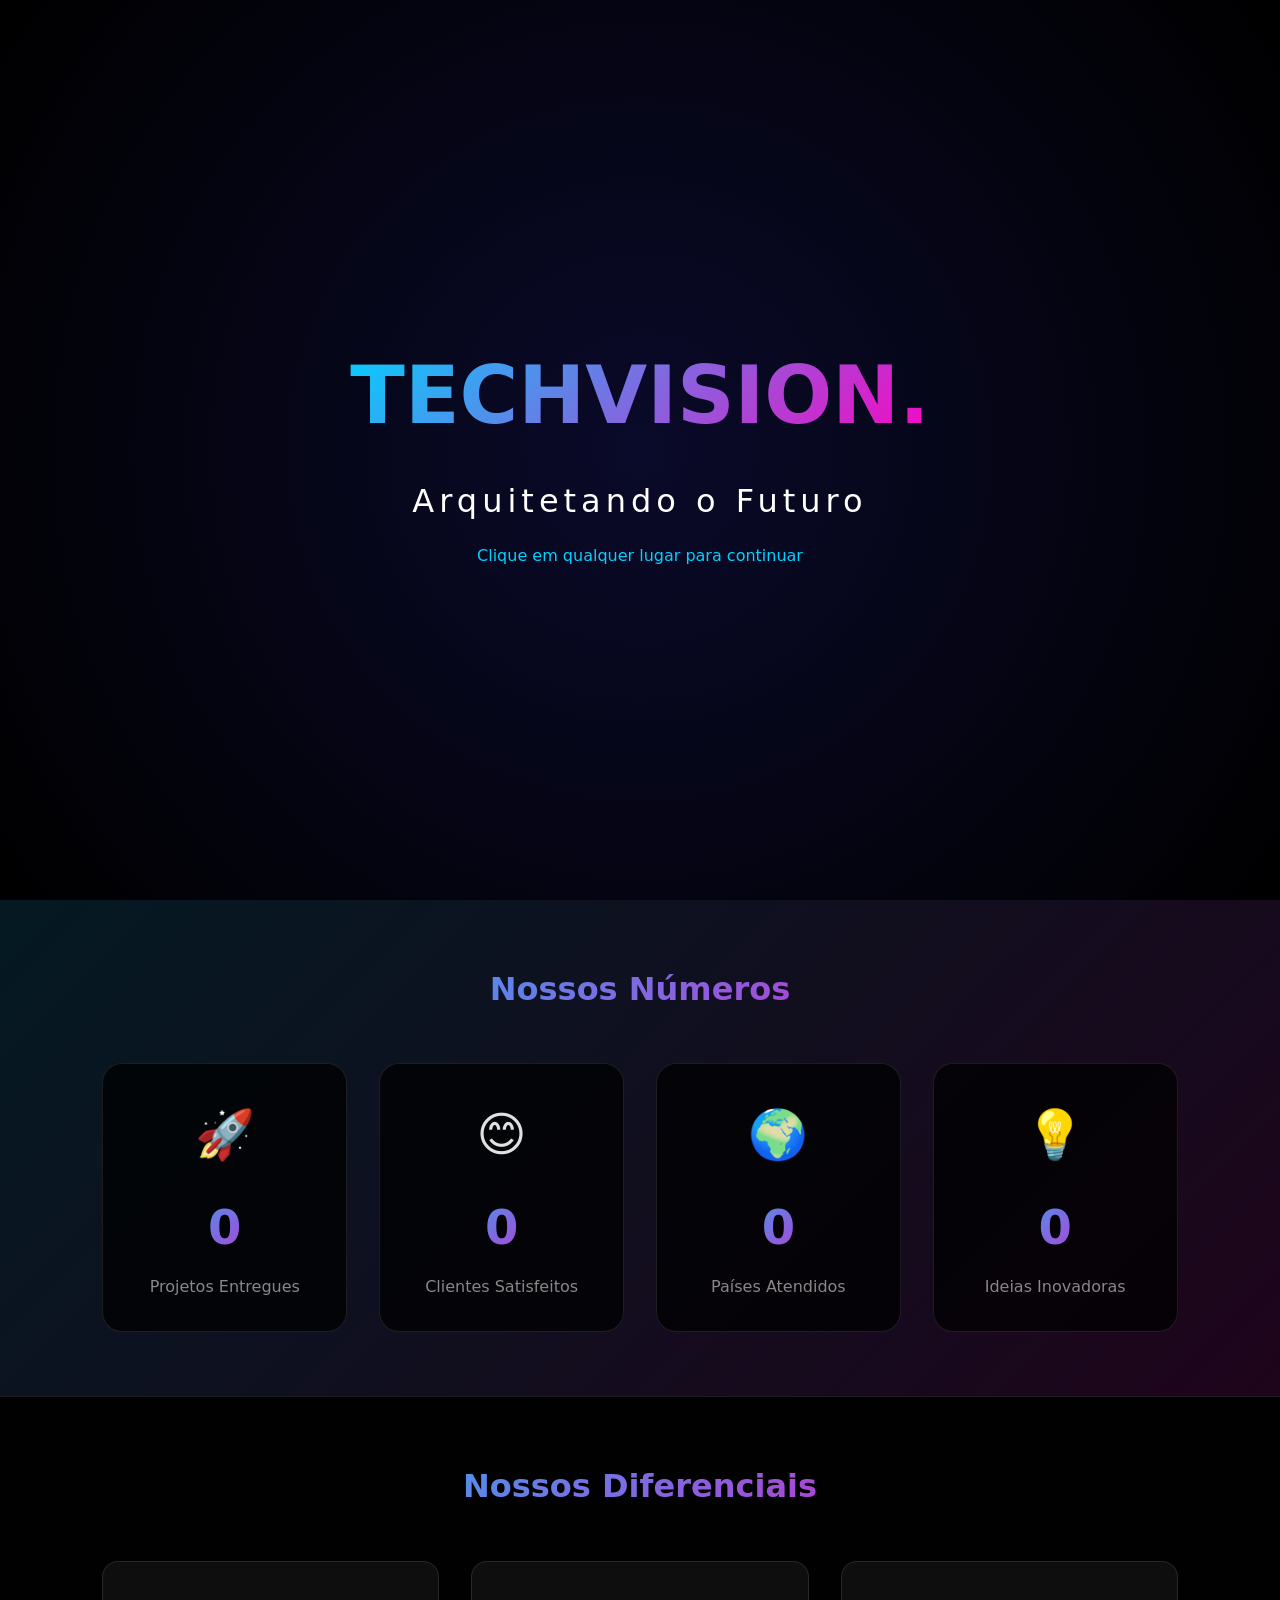
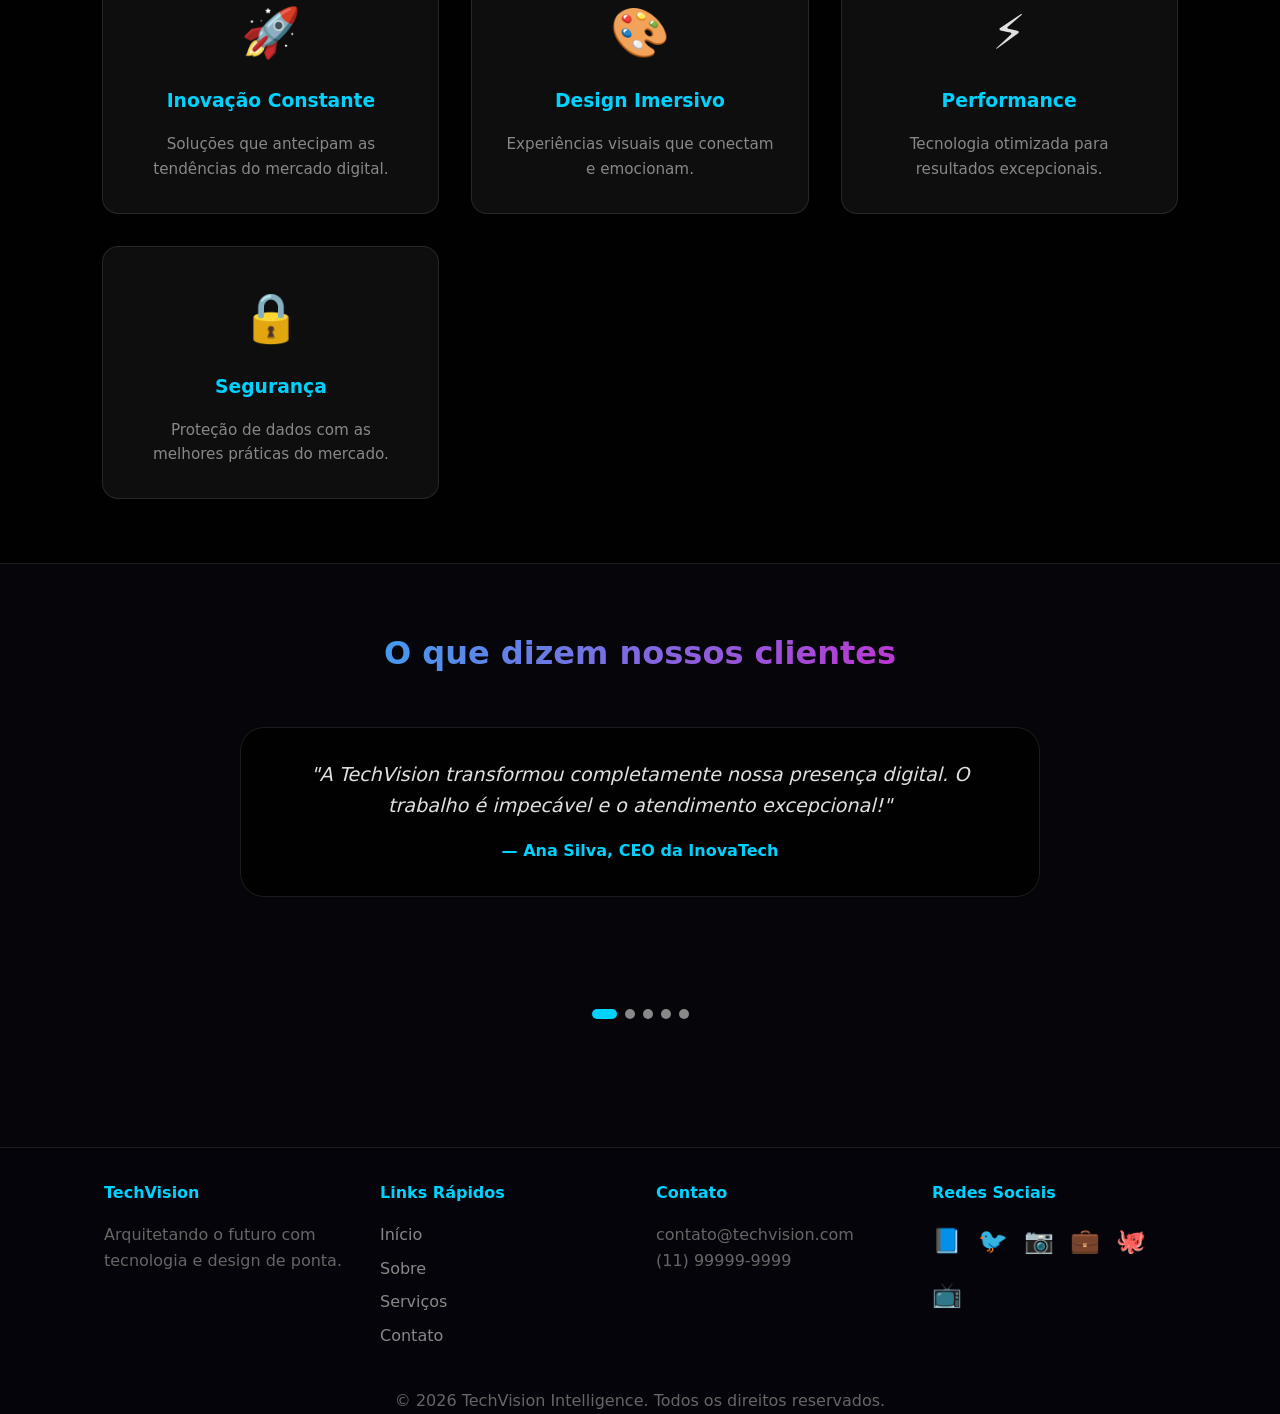
==== commit e8285d6d: "Home Updated the welcome overlay with improved styles and animations." ====
--- a/index.html
+++ b/index.html
@@ -13,38 +13,50 @@
 </head>
 <body class="bg-fullscreen page-home">
 
-    <!-- TELA DE BOAS-VINDAS -->
-    <div class="welcome-overlay" id="welcomeOverlay" style="position: fixed; top: 0; left: 0; width: 100%; height: 100%; background: radial-gradient(circle at center, #0a0a2a, #000000); z-index: 9999; display: flex; align-items: center; justify-content: center; cursor: pointer;">
-        <div class="welcome-content" style="text-align: center; animation: pulseGlow 1.5s ease infinite;">
-            <div class="welcome-logo" style="font-size: 5rem; font-weight: 800; background: linear-gradient(135deg, #00d2ff, #ff00c1, #00d2ff); background-size: 200% 200%; -webkit-background-clip: text; background-clip: text; -webkit-text-fill-color: transparent; animation: gradientShift 2s ease infinite; margin-bottom: 1rem;">TECHVISION.</div>
-            <div class="welcome-title" style="font-size: 2rem; color: white; letter-spacing: 5px; margin-bottom: 1rem; opacity: 0; animation: fadeInUp 0.5s ease 0.3s forwards;">Arquitetando o Futuro</div>
-            <div class="welcome-subtitle" style="color: #00d2ff; font-size: 1rem; opacity: 0; animation: fadeInUp 0.5s ease 0.6s forwards;">Clique em qualquer lugar para continuar</div>
-        </div>
+    <!-- TELA DE BOAS-VINDAS - VERSÃO CORRIGIDA -->
+<div id="welcomeOverlay" style="
+    position: fixed;
+    top: 0;
+    left: 0;
+    width: 100%;
+    height: 100%;
+    background: radial-gradient(circle at center, #0a0a2a, #000000);
+    z-index: 9999;
+    display: flex;
+    align-items: center;
+    justify-content: center;
+    cursor: pointer;
+    transition: opacity 1s ease;
+    opacity: 1;
+">
+    <div style="text-align: center;">
+        <div style="
+            font-size: 5rem;
+            font-weight: 800;
+            background: linear-gradient(135deg, #00d2ff, #ff00c1, #00d2ff);
+            background-size: 200% 200%;
+            -webkit-background-clip: text;
+            background-clip: text;
+            -webkit-text-fill-color: transparent;
+            animation: gradientShift 2s ease infinite, pulseGlow 1.5s ease infinite;
+            margin-bottom: 1rem;
+        ">TECHVISION.</div>
+        <div style="
+            font-size: 2rem;
+            color: white;
+            letter-spacing: 5px;
+            margin-bottom: 1rem;
+            animation: fadeInUp 0.5s ease 0.3s forwards;
+            opacity: 0;
+        ">Arquitetando o Futuro</div>
+        <div style="
+            color: #00d2ff;
+            font-size: 1rem;
+            animation: fadeInUp 0.5s ease 0.6s forwards;
+            opacity: 0;
+        ">Clique em qualquer lugar para continuar</div>
     </div>
-
-    <header>
-        <a href="index.html" class="logo-link">
-            <div class="logo">TECHVISION.</div>
-        </a>
-        
-        <button class="menu-toggle" id="menuToggle" aria-label="Menu">
-            <span class="hamburger"></span>
-        </button>
-        
-        <nav id="mainNav">
-            <ul>
-                <li><a href="index.html">Início</a></li>
-                <li><a href="sobre.html">Sobre</a></li>
-                <li><a href="servicos.html">Serviços</a></li>
-                <li><a href="portfolio.html">Portfólio</a></li>
-                <li><a href="blog.html">Blog</a></li>
-                <li><a href="faq.html">FAQ</a></li>
-                <li><a href="contato.html">Contato</a></li>
-            </ul>
-        </nav>
-        
-        <div class="nav-overlay" id="navOverlay"></div>
-    </header>
+</div>
 
     <main>
         <section class="hero">
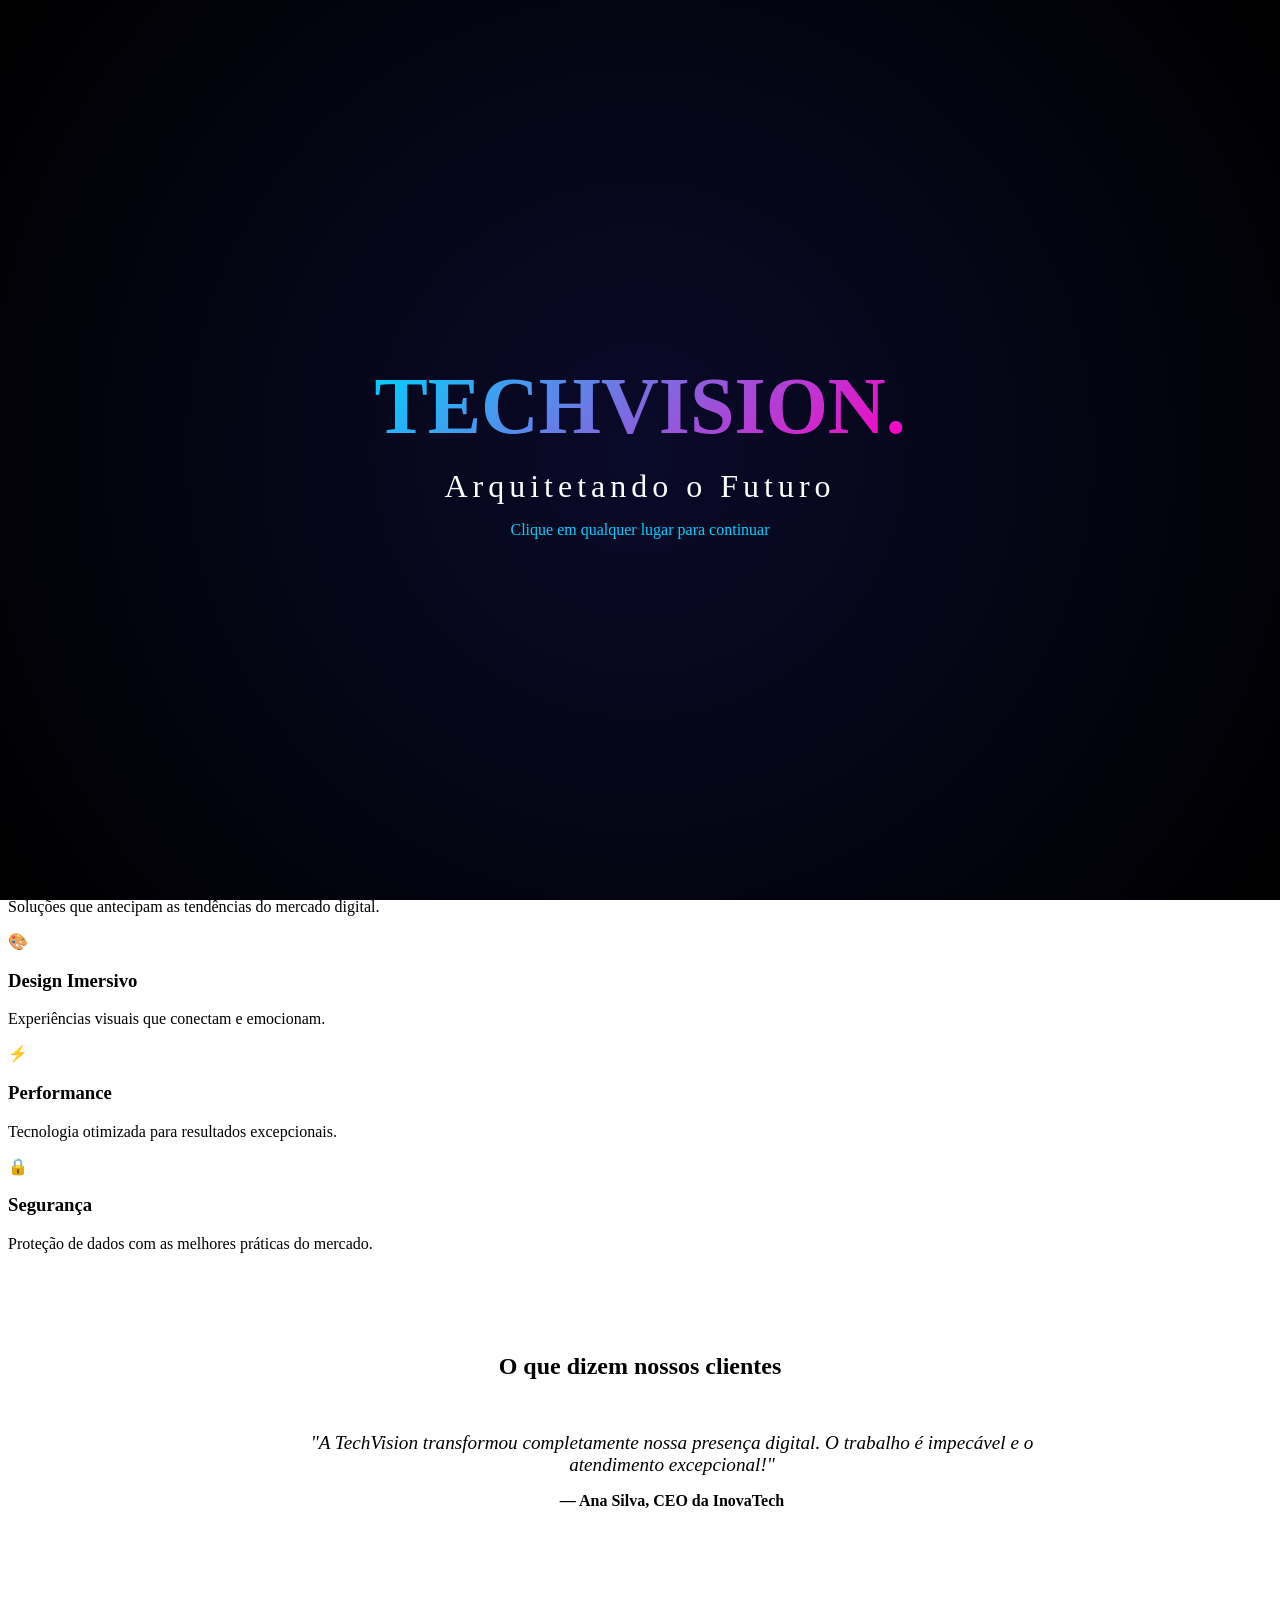
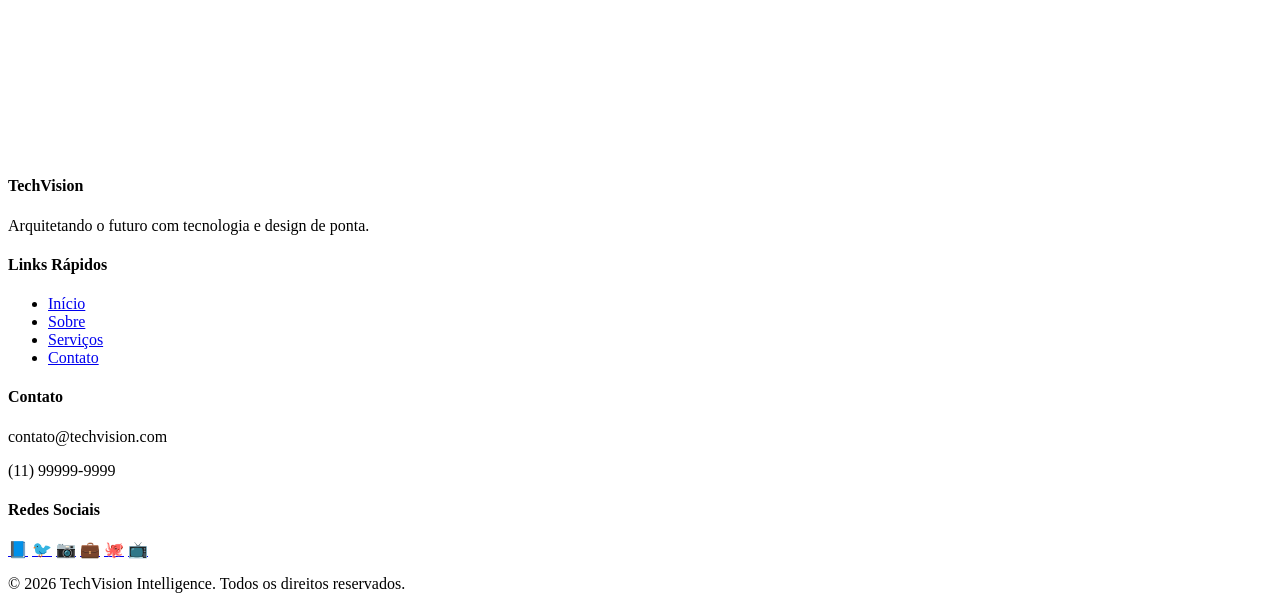
==== commit a5b96f3b: "Home" ====
--- a/index.html
+++ b/index.html
@@ -13,50 +13,74 @@
 </head>
 <body class="bg-fullscreen page-home">
 
-    <!-- TELA DE BOAS-VINDAS - VERSÃO CORRIGIDA -->
-<div id="welcomeOverlay" style="
-    position: fixed;
-    top: 0;
-    left: 0;
-    width: 100%;
-    height: 100%;
-    background: radial-gradient(circle at center, #0a0a2a, #000000);
-    z-index: 9999;
-    display: flex;
-    align-items: center;
-    justify-content: center;
-    cursor: pointer;
-    transition: opacity 1s ease;
-    opacity: 1;
-">
-    <div style="text-align: center;">
-        <div style="
-            font-size: 5rem;
-            font-weight: 800;
-            background: linear-gradient(135deg, #00d2ff, #ff00c1, #00d2ff);
-            background-size: 200% 200%;
-            -webkit-background-clip: text;
-            background-clip: text;
-            -webkit-text-fill-color: transparent;
-            animation: gradientShift 2s ease infinite, pulseGlow 1.5s ease infinite;
-            margin-bottom: 1rem;
-        ">TECHVISION.</div>
-        <div style="
-            font-size: 2rem;
-            color: white;
-            letter-spacing: 5px;
-            margin-bottom: 1rem;
-            animation: fadeInUp 0.5s ease 0.3s forwards;
-            opacity: 0;
-        ">Arquitetando o Futuro</div>
-        <div style="
-            color: #00d2ff;
-            font-size: 1rem;
-            animation: fadeInUp 0.5s ease 0.6s forwards;
-            opacity: 0;
-        ">Clique em qualquer lugar para continuar</div>
+    <!-- TELA DE BOAS-VINDAS -->
+    <div id="welcomeOverlay" style="
+        position: fixed;
+        top: 0;
+        left: 0;
+        width: 100%;
+        height: 100%;
+        background: radial-gradient(circle at center, #0a0a2a, #000000);
+        z-index: 9999;
+        display: flex;
+        align-items: center;
+        justify-content: center;
+        cursor: pointer;
+        transition: opacity 1s ease;
+        opacity: 1;
+    ">
+        <div style="text-align: center;">
+            <div style="
+                font-size: 5rem;
+                font-weight: 800;
+                background: linear-gradient(135deg, #00d2ff, #ff00c1, #00d2ff);
+                background-size: 200% 200%;
+                -webkit-background-clip: text;
+                background-clip: text;
+                -webkit-text-fill-color: transparent;
+                animation: gradientShift 2s ease infinite, pulseGlow 1.5s ease infinite;
+                margin-bottom: 1rem;
+            ">TECHVISION.</div>
+            <div style="
+                font-size: 2rem;
+                color: white;
+                letter-spacing: 5px;
+                margin-bottom: 1rem;
+                animation: fadeInUp 0.5s ease 0.3s forwards;
+                opacity: 0;
+            ">Arquitetando o Futuro</div>
+            <div style="
+                color: #00d2ff;
+                font-size: 1rem;
+                animation: fadeInUp 0.5s ease 0.6s forwards;
+                opacity: 0;
+            ">Clique em qualquer lugar para continuar</div>
+        </div>
     </div>
-</div>
+
+    <header>
+        <a href="index.html" class="logo-link">
+            <div class="logo">TECHVISION.</div>
+        </a>
+        
+        <button class="menu-toggle" id="menuToggle" aria-label="Menu">
+            <span class="hamburger"></span>
+        </button>
+        
+        <nav id="mainNav">
+            <ul>
+                <li><a href="index.html">Início</a></li>
+                <li><a href="sobre.html">Sobre</a></li>
+                <li><a href="servicos.html">Serviços</a></li>
+                <li><a href="portfolio.html">Portfólio</a></li>
+                <li><a href="blog.html">Blog</a></li>
+                <li><a href="faq.html">FAQ</a></li>
+                <li><a href="contato.html">Contato</a></li>
+            </ul>
+        </nav>
+        
+        <div class="nav-overlay" id="navOverlay"></div>
+    </header>
 
     <main>
         <section class="hero">
@@ -68,7 +92,7 @@
             </div>
         </section>
 
-        <!-- Dashboard de Estatísticas com animação de contador -->
+        <!-- Dashboard de Estatísticas -->
         <section class="dashboard-section">
             <h2 class="section-title">Nossos Números</h2>
             <div class="dashboard-grid">
@@ -99,7 +123,7 @@
             </div>
         </section>
 
-        <!-- Diferenciais com hover tooltip -->
+        <!-- Diferenciais -->
         <section class="features">
             <h2 class="section-title">Nossos Diferenciais</h2>
             <div class="features-grid">
--- a/estilo.css
+++ b/estilo.css
@@ -1,538 +1,4 @@
-:root {
-    --primary: #00d2ff;
-    --secondary: #3a7bd5;
-    --accent: #ff00c1;
-    --bg-body: #05050a;
-    --glass: rgba(0, 0, 0, 0.75);
-    --glass-light: rgba(255, 255, 255, 0.1);
-    --glass-border: rgba(255, 255, 255, 0.1);
-    --text-main: #e0e0e0;
-    --text-muted: #888;
-    --transition-smooth: all 0.4s cubic-bezier(0.4, 0, 0.2, 1);
-}
-
-* {
-    margin: 0;
-    padding: 0;
-    box-sizing: border-box;
-}
-
-body {
-    background-color: var(--bg-body);
-    color: var(--text-main);
-    line-height: 1.6;
-    font-family: 'Inter', system-ui, -apple-system, 'Segoe UI', Roboto, sans-serif;
-    overflow-x: hidden;
-}
-
-/* Header */
-header {
-    display: flex;
-    justify-content: space-between;
-    align-items: center;
-    padding: 1rem 8%;
-    background: rgba(5, 5, 10, 0.9);
-    backdrop-filter: blur(10px);
-    position: fixed;
-    width: 100%;
-    top: 0;
-    z-index: 1000;
-    border-bottom: 1px solid var(--glass-border);
-}
-
-.logo-link {
-    text-decoration: none;
-    z-index: 1001;
-}
-
-.logo {
-    font-size: 1.5rem;
-    font-weight: 800;
-    background: linear-gradient(135deg, var(--primary), var(--accent));
-    -webkit-background-clip: text;
-    background-clip: text;
-    -webkit-text-fill-color: transparent;
-    transition: var(--transition-smooth);
-}
-
-.logo:hover {
-    transform: scale(1.05);
-    letter-spacing: 1px;
-}
-
-nav ul {
-    display: flex;
-    list-style: none;
-    gap: 2rem;
-}
-
-nav ul li a {
-    text-decoration: none;
-    color: var(--text-main);
-    font-weight: 500;
-    transition: var(--transition-smooth);
-    position: relative;
-    padding-bottom: 5px;
-}
-
-nav ul li a::after {
-    content: '';
-    position: absolute;
-    bottom: 0;
-    left: 0;
-    width: 0;
-    height: 2px;
-    background: linear-gradient(90deg, var(--primary), var(--accent));
-    transition: width 0.3s ease;
-}
-
-nav ul li a:hover::after {
-    width: 100%;
-}
-
-nav ul li a:hover {
-    color: var(--primary);
-}
-
-/* Fundo com overlay - CORRIGIDO */
-.bg-fullscreen {
-    position: relative;
-    min-height: 100vh;
-    background-attachment: fixed;
-}
-
-.bg-fullscreen::before {
-    content: "";
-    position: fixed;
-    top: 0;
-    left: 0;
-    width: 100%;
-    height: 100%;
-    background-size: cover;
-    background-position: center;
-    background-repeat: no-repeat;
-    z-index: -2;
-    filter: brightness(0.4);
-}
-
-.bg-fullscreen::after {
-    content: "";
-    position: fixed;
-    top: 0;
-    left: 0;
-    width: 100%;
-    height: 100%;
-    background: radial-gradient(circle at center, #0a0a15, #030305);
-    z-index: -3;
-}
-
-.page-home::before { background-image: url('home.jpg'); background-position: center top; }
-.page-sobre::before { background-image: url('sobre.jpg'); background-position: center center; }
-.page-contato::before { background-image: url('contato.jpg'); background-position: center center; }
-.page-servicos::before { background-image: url('servicos.jpg'); background-position: center center; }
-.page-portfolio::before { background-image: url('portfolio.jpg'); background-position: center center; }
-.page-blog::before { background-image: url('blog.jpg'); background-position: center center; }
-.page-faq::before { background-image: url('faq.jpg'); background-position: center center; }
-.page-paises::before { background-image: url('paises.jpg'); background-position: center center; }
-.page-projetos::before { background-image: url('projetos.jpg'); background-position: center center; }
-.page-article::before { background-image: url('blog.jpg'); background-position: center center; }
-
-/* Hero Section */
-.hero {
-    min-height: 100vh;
-    display: flex;
-    flex-direction: column;
-    justify-content: center;
-    align-items: center;
-    text-align: center;
-    padding: 0 10%;
-}
-
-.hero h1 {
-    font-size: clamp(2rem, 8vw, 4rem);
-    margin-bottom: 1rem;
-    background: linear-gradient(135deg, #fff, var(--primary));
-    -webkit-background-clip: text;
-    background-clip: text;
-    -webkit-text-fill-color: transparent;
-}
-
-.hero p {
-    color: var(--text-muted);
-    font-size: clamp(1rem, 4vw, 1.2rem);
-    margin-bottom: 2rem;
-}
-
-/* Features Section */
-.features {
-    background: var(--glass);
-    padding: 4rem 8%;
-    border-top: 1px solid var(--glass-border);
-    border-bottom: 1px solid var(--glass-border);
-}
-
-.section-title {
-    text-align: center;
-    font-size: clamp(1.8rem, 5vw, 2rem);
-    margin-bottom: 3rem;
-    background: linear-gradient(135deg, var(--primary), var(--accent));
-    -webkit-background-clip: text;
-    background-clip: text;
-    -webkit-text-fill-color: transparent;
-}
-
-.features-grid {
-    display: grid;
-    grid-template-columns: repeat(auto-fit, minmax(280px, 1fr));
-    gap: 2rem;
-    max-width: 1200px;
-    margin: 0 auto;
-}
-
-.feature-card {
-    background: rgba(255, 255, 255, 0.05);
-    border: 1px solid var(--glass-border);
-    border-radius: 16px;
-    padding: 2rem;
-    text-align: center;
-    transition: var(--transition-smooth);
-    cursor: pointer;
-    position: relative;
-    overflow: hidden;
-}
-
-.feature-card::before {
-    content: '';
-    position: absolute;
-    top: 0;
-    left: -100%;
-    width: 100%;
-    height: 100%;
-    background: linear-gradient(90deg, transparent, rgba(0, 210, 255, 0.1), transparent);
-    transition: left 0.5s ease;
-}
-
-.feature-card:hover::before {
-    left: 100%;
-}
-
-.feature-card:hover {
-    transform: translateY(-8px);
-    border-color: var(--primary);
-    box-shadow: 0 10px 30px rgba(0, 210, 255, 0.2);
-}
-
-.feature-icon {
-    font-size: 3rem;
-    margin-bottom: 1rem;
-}
-
-.feature-card h3 {
-    margin-bottom: 1rem;
-    color: var(--primary);
-}
-
-.feature-card p {
-    color: var(--text-muted);
-    font-size: 0.95rem;
-}
-
-/* Tooltip para diferenciais */
-.feature-tooltip {
-    position: fixed;
-    bottom: 30px;
-    right: 30px;
-    background: linear-gradient(135deg, rgba(0, 210, 255, 0.95), rgba(255, 0, 193, 0.95));
-    backdrop-filter: blur(10px);
-    padding: 1rem 1.5rem;
-    border-radius: 16px;
-    max-width: 320px;
-    z-index: 2000;
-    animation: slideInRight 0.3s ease;
-    box-shadow: 0 10px 30px rgba(0, 0, 0, 0.3);
-    border: 1px solid rgba(255, 255, 255, 0.2);
-}
-
-.feature-tooltip h4 {
-    color: white;
-    margin-bottom: 0.5rem;
-    font-size: 1rem;
-}
-
-.feature-tooltip p {
-    color: rgba(255, 255, 255, 0.9);
-    font-size: 0.85rem;
-    margin: 0;
-}
-
-/* Dashboard Section */
-.dashboard-section {
-    padding: 4rem 8%;
-    background: linear-gradient(135deg, rgba(0, 210, 255, 0.1), rgba(255, 0, 193, 0.1));
-}
-
-.dashboard-grid {
-    display: grid;
-    grid-template-columns: repeat(auto-fit, minmax(200px, 1fr));
-    gap: 2rem;
-    max-width: 1200px;
-    margin: 0 auto;
-}
-
-.dashboard-card {
-    text-align: center;
-    padding: 2rem;
-    background: var(--glass);
-    border-radius: 20px;
-    border: 1px solid var(--glass-border);
-    transition: var(--transition-smooth);
-    cursor: pointer;
-    position: relative;
-}
-
-.dashboard-card:hover {
-    transform: translateY(-10px);
-    border-color: var(--primary);
-    box-shadow: 0 10px 30px rgba(0, 210, 255, 0.2);
-}
-
-.dashboard-icon {
-    font-size: 3rem;
-    margin-bottom: 1rem;
-}
-
-.dashboard-number {
-    font-size: clamp(2rem, 6vw, 3rem);
-    font-weight: 800;
-    background: linear-gradient(135deg, var(--primary), var(--accent));
-    -webkit-background-clip: text;
-    background-clip: text;
-    -webkit-text-fill-color: transparent;
-}
-
-.dashboard-label {
-    font-size: 1rem;
-    color: var(--text-muted);
-    margin-top: 0.5rem;
-}
-
-.number-hint {
-    position: absolute;
-    bottom: -20px;
-    left: 50%;
-    transform: translateX(-50%);
-    font-size: 0.7rem;
-    color: var(--primary);
-    opacity: 0;
-    transition: opacity 0.3s ease;
-    white-space: nowrap;
-}
-
-.dashboard-card:hover .number-hint {
-    opacity: 1;
-}
-
-/* Testimonials Section */
-.testimonials-section {
-    padding: 4rem 8%;
-    text-align: center;
-}
-
-.testimonials-carousel {
-    position: relative;
-    max-width: 800px;
-    margin: 0 auto;
-    min-height: 280px;
-}
-
-.testimonial-card {
-    position: absolute;
-    width: 100%;
-    opacity: 0;
-    visibility: hidden;
-    transition: opacity 0.5s ease, visibility 0.5s ease;
-    background: var(--glass);
-    padding: 2rem;
-    border-radius: 24px;
-    border: 1px solid var(--glass-border);
-}
-
-.testimonial-card.active {
-    opacity: 1;
-    visibility: visible;
-    position: relative;
-}
-
-.testimonial-text {
-    font-size: 1.2rem;
-    font-style: italic;
-    margin-bottom: 1rem;
-}
-
-.testimonial-author {
-    color: var(--primary);
-    font-weight: 600;
-}
-
-.carousel-dots {
-    margin-top: 2rem;
-    display: flex;
-    justify-content: center;
-    gap: 0.5rem;
-}
-
-.dot {
-    width: 10px;
-    height: 10px;
-    border-radius: 50%;
-    background: var(--text-muted);
-    cursor: pointer;
-    transition: var(--transition-smooth);
-}
-
-.dot.active {
-    background: var(--primary);
-    width: 25px;
-    border-radius: 10px;
-}
-
-/* Botões */
-.btn-container {
-    display: flex;
-    justify-content: center;
-    gap: 1rem;
-    flex-wrap: wrap;
-}
-
-.btn-submit {
-    background: linear-gradient(45deg, var(--primary), var(--accent));
-    color: white;
-    border: none;
-    padding: 12px 30px;
-    border-radius: 50px;
-    font-weight: 700;
-    font-size: 1rem;
-    cursor: pointer;
-    transition: var(--transition-smooth);
-    text-decoration: none;
-    display: inline-block;
-}
-
-.btn-submit:hover {
-    transform: scale(1.05);
-    box-shadow: 0 0 25px rgba(0, 210, 255, 0.5);
-}
-
-.btn-outline-primary {
-    background: linear-gradient(45deg, var(--primary), var(--accent));
-    color: white;
-    border: none;
-    padding: 12px 30px;
-    border-radius: 50px;
-    font-weight: 700;
-    text-decoration: none;
-    transition: var(--transition-smooth);
-    display: inline-block;
-}
-
-.btn-outline-primary:hover {
-    transform: scale(1.05);
-    box-shadow: 0 0 25px rgba(0, 210, 255, 0.5);
-}
-
-/* Toast Message */
-.toast-message {
-    position: fixed;
-    bottom: 30px;
-    right: 30px;
-    background: linear-gradient(135deg, #00d2ff, #3a7bd5);
-    color: white;
-    padding: 1rem 1.5rem;
-    border-radius: 50px;
-    font-weight: 600;
-    z-index: 2000;
-    animation: slideInRight 0.3s ease;
-    box-shadow: 0 5px 20px rgba(0,0,0,0.3);
-}
-
-/* Page Title */
-.page-title {
-    text-align: center;
-    font-size: clamp(2rem, 6vw, 3rem);
-    background: linear-gradient(135deg, var(--primary), var(--accent));
-    -webkit-background-clip: text;
-    background-clip: text;
-    -webkit-text-fill-color: transparent;
-    margin-bottom: 1rem;
-}
-
-.page-subtitle {
-    text-align: center;
-    color: var(--text-muted);
-    margin-bottom: 3rem;
-}
-
-/* Footer */
-footer {
-    text-align: center;
-    background: rgba(5, 5, 10, 0.9);
-    border-top: 1px solid var(--glass-border);
-    color: #666;
-    margin-top: 4rem;
-}
-
-.footer-content {
-    display: grid;
-    grid-template-columns: repeat(auto-fit, minmax(200px, 1fr));
-    gap: 2rem;
-    max-width: 1200px;
-    margin: 0 auto;
-    padding: 2rem 5%;
-    text-align: left;
-}
-
-.footer-column h4 {
-    margin-bottom: 1rem;
-    color: var(--primary);
-}
-
-.footer-column ul {
-    list-style: none;
-}
-
-.footer-column ul li {
-    margin-bottom: 0.5rem;
-}
-
-.footer-column ul li a {
-    color: var(--text-muted);
-    text-decoration: none;
-    transition: var(--transition-smooth);
-}
-
-.footer-column ul li a:hover {
-    color: var(--primary);
-}
-
-.social-links {
-    display: flex;
-    gap: 1rem;
-    flex-wrap: wrap;
-}
-
-.social-links a {
-    font-size: 1.5rem;
-    text-decoration: none;
-    transition: var(--transition-smooth);
-    display: inline-block;
-}
-
-.social-links a:hover {
-    transform: translateY(-3px);
-    filter: drop-shadow(0 0 5px var(--primary));
-}
-
-/* Animações */
+/* Animações para a tela de boas-vindas */
 @keyframes fadeInUp {
     from {
         opacity: 0;
@@ -544,248 +10,29 @@
     }
 }
 
-@keyframes slideInRight {
-    from {
-        opacity: 0;
-        transform: translateX(100px);
+@keyframes pulseGlow {
+    0% {
+        transform: scale(1);
+        text-shadow: 0 0 0px rgba(0,210,255,0);
     }
-    to {
-        opacity: 1;
-        transform: translateX(0);
+    50% {
+        transform: scale(1.05);
+        text-shadow: 0 0 30px rgba(0,210,255,0.5);
+    }
+    100% {
+        transform: scale(1);
+        text-shadow: 0 0 0px rgba(0,210,255,0);
     }
 }
 
-/* ===== MENU HAMBÚRGUER CORRIGIDO ===== */
-.menu-toggle {
-    display: none;
-    background: none;
-    border: none;
-    cursor: pointer;
-    padding: 10px;
-    z-index: 1001;
-    position: relative;
-}
-
-.hamburger {
-    display: block;
-    width: 25px;
-    height: 3px;
-    background: linear-gradient(90deg, var(--primary), var(--accent));
-    position: relative;
-    transition: var(--transition-smooth);
-}
-
-.hamburger::before,
-.hamburger::after {
-    content: '';
-    position: absolute;
-    width: 25px;
-    height: 3px;
-    background: linear-gradient(90deg, var(--primary), var(--accent));
-    transition: var(--transition-smooth);
-}
-
-.hamburger::before {
-    top: -8px;
-}
-
-.hamburger::after {
-    bottom: -8px;
-}
-
-.menu-toggle.active .hamburger {
-    background: transparent;
-}
-
-.menu-toggle.active .hamburger::before {
-    transform: rotate(45deg);
-    top: 0;
-}
-
-.menu-toggle.active .hamburger::after {
-    transform: rotate(-45deg);
-    bottom: 0;
-}
-
-/* Responsividade Corrigida */
-@media (max-width: 1024px) {
-    header {
-        padding: 1rem 5%;
+@keyframes gradientShift {
+    0% {
+        background-position: 0% 50%;
     }
-    
-    .hero h1 {
-        font-size: 3rem;
+    50% {
+        background-position: 100% 50%;
     }
-    
-    .features-grid,
-    .dashboard-grid {
-        gap: 1.5rem;
+    100% {
+        background-position: 0% 50%;
     }
 }
-
-@media (max-width: 768px) {
-    .menu-toggle {
-        display: block;
-    }
-    
-    nav {
-        position: fixed;
-        top: 0;
-        right: -100%;
-        width: 70%;
-        max-width: 280px;
-        height: 100vh;
-        background: rgba(5, 5, 10, 0.98);
-        backdrop-filter: blur(20px);
-        border-left: 1px solid var(--glass-border);
-        transition: right 0.3s ease;
-        z-index: 1000;
-        padding-top: 80px;
-    }
-    
-    nav.active {
-        right: 0;
-    }
-    
-    nav ul {
-        flex-direction: column;
-        align-items: center;
-        gap: 1.5rem;
-        padding: 1.5rem;
-    }
-    
-    nav ul li a {
-        font-size: 1.1rem;
-        display: block;
-        padding: 8px 0;
-    }
-    
-    .nav-overlay {
-        position: fixed;
-        top: 0;
-        left: 0;
-        width: 100%;
-        height: 100%;
-        background: rgba(0, 0, 0, 0.7);
-        z-index: 999;
-        opacity: 0;
-        visibility: hidden;
-        transition: var(--transition-smooth);
-    }
-    
-    .nav-overlay.active {
-        opacity: 1;
-        visibility: visible;
-    }
-    
-    .hero {
-        padding: 0 5%;
-    }
-    
-    .hero h1 {
-        font-size: 2.2rem;
-    }
-    
-    .hero p {
-        font-size: 1rem;
-    }
-    
-    .btn-container {
-        flex-direction: column;
-        align-items: center;
-        gap: 1rem;
-    }
-    
-    .btn-submit, .btn-outline-primary {
-        width: 100%;
-        max-width: 250px;
-        text-align: center;
-    }
-    
-    .features, .dashboard-section, .testimonials-section {
-        padding: 3rem 5%;
-    }
-    
-    .features-grid, .dashboard-grid {
-        grid-template-columns: 1fr;
-        gap: 1rem;
-    }
-    
-    .footer-content {
-        grid-template-columns: 1fr;
-        text-align: center;
-        gap: 1.5rem;
-    }
-    
-    .social-links {
-        justify-content: center;
-    }
-    
-    .testimonial-text {
-        font-size: 1rem;
-    }
-    
-    .testimonials-carousel {
-        min-height: 320px;
-    }
-    
-    .contact-page-wrapper,
-    .contact-modern-wrapper {
-        grid-template-columns: 1fr;
-        margin-top: 100px;
-        padding: 0 5%;
-    }
-    
-    .form-row {
-        grid-template-columns: 1fr;
-        gap: 0;
-    }
-    
-    .services-grid,
-    .portfolio-grid,
-    .blog-grid {
-        grid-template-columns: 1fr;
-    }
-    
-    .dashboard-number {
-        font-size: 2rem;
-    }
-}
-
-@media (max-width: 480px) {
-    .hero h1 {
-        font-size: 1.8rem;
-    }
-    
-    .section-title {
-        font-size: 1.5rem;
-    }
-    
-    .feature-card, .dashboard-card, .service-card, .portfolio-item, .blog-card {
-        padding: 1.25rem;
-    }
-    
-    .testimonial-card {
-        padding: 1.25rem;
-    }
-    
-    .footer-content {
-        padding: 1.5rem 5%;
-    }
-    
-    .social-links a {
-        font-size: 1.2rem;
-    }
-    
-    .feature-tooltip {
-        bottom: 20px;
-        right: 20px;
-        left: 20px;
-        max-width: none;
-    }
-}
-
-/* Scroll suave */
-html {
-    scroll-behavior: smooth;
-}
